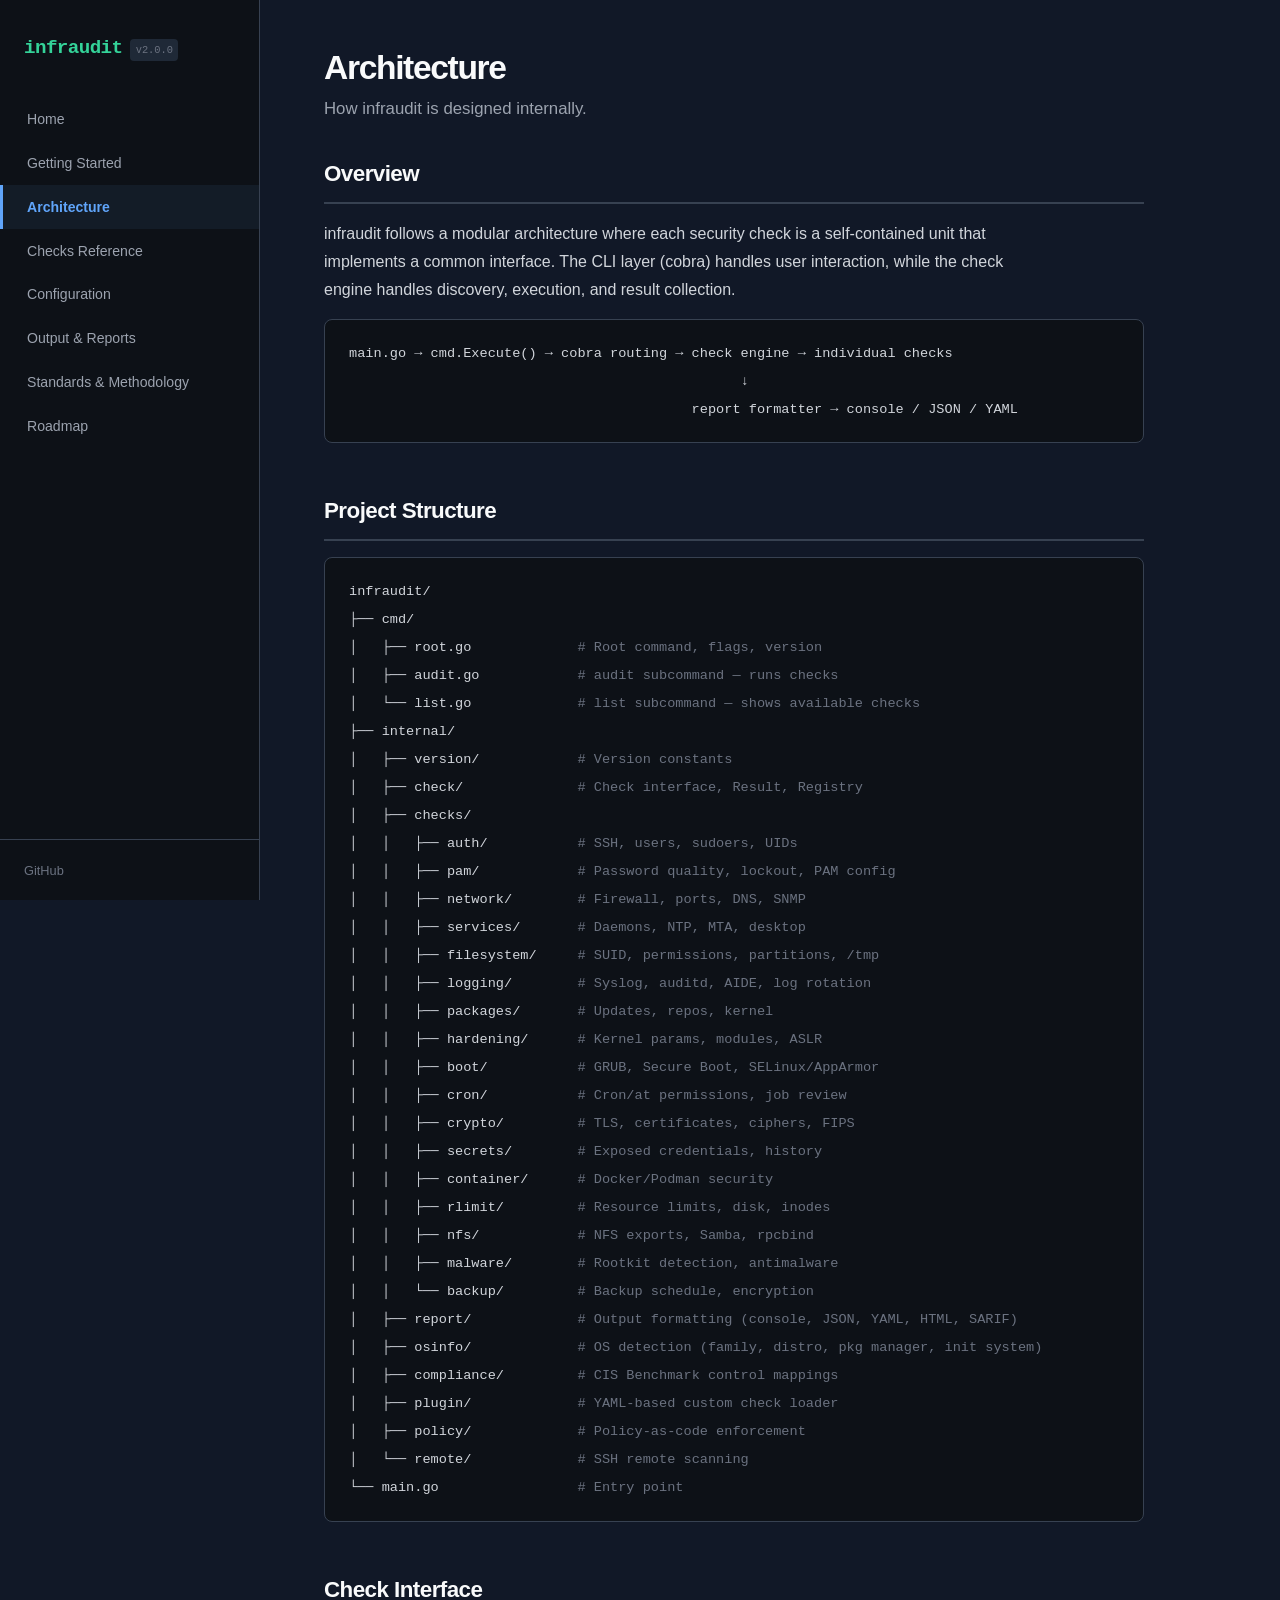
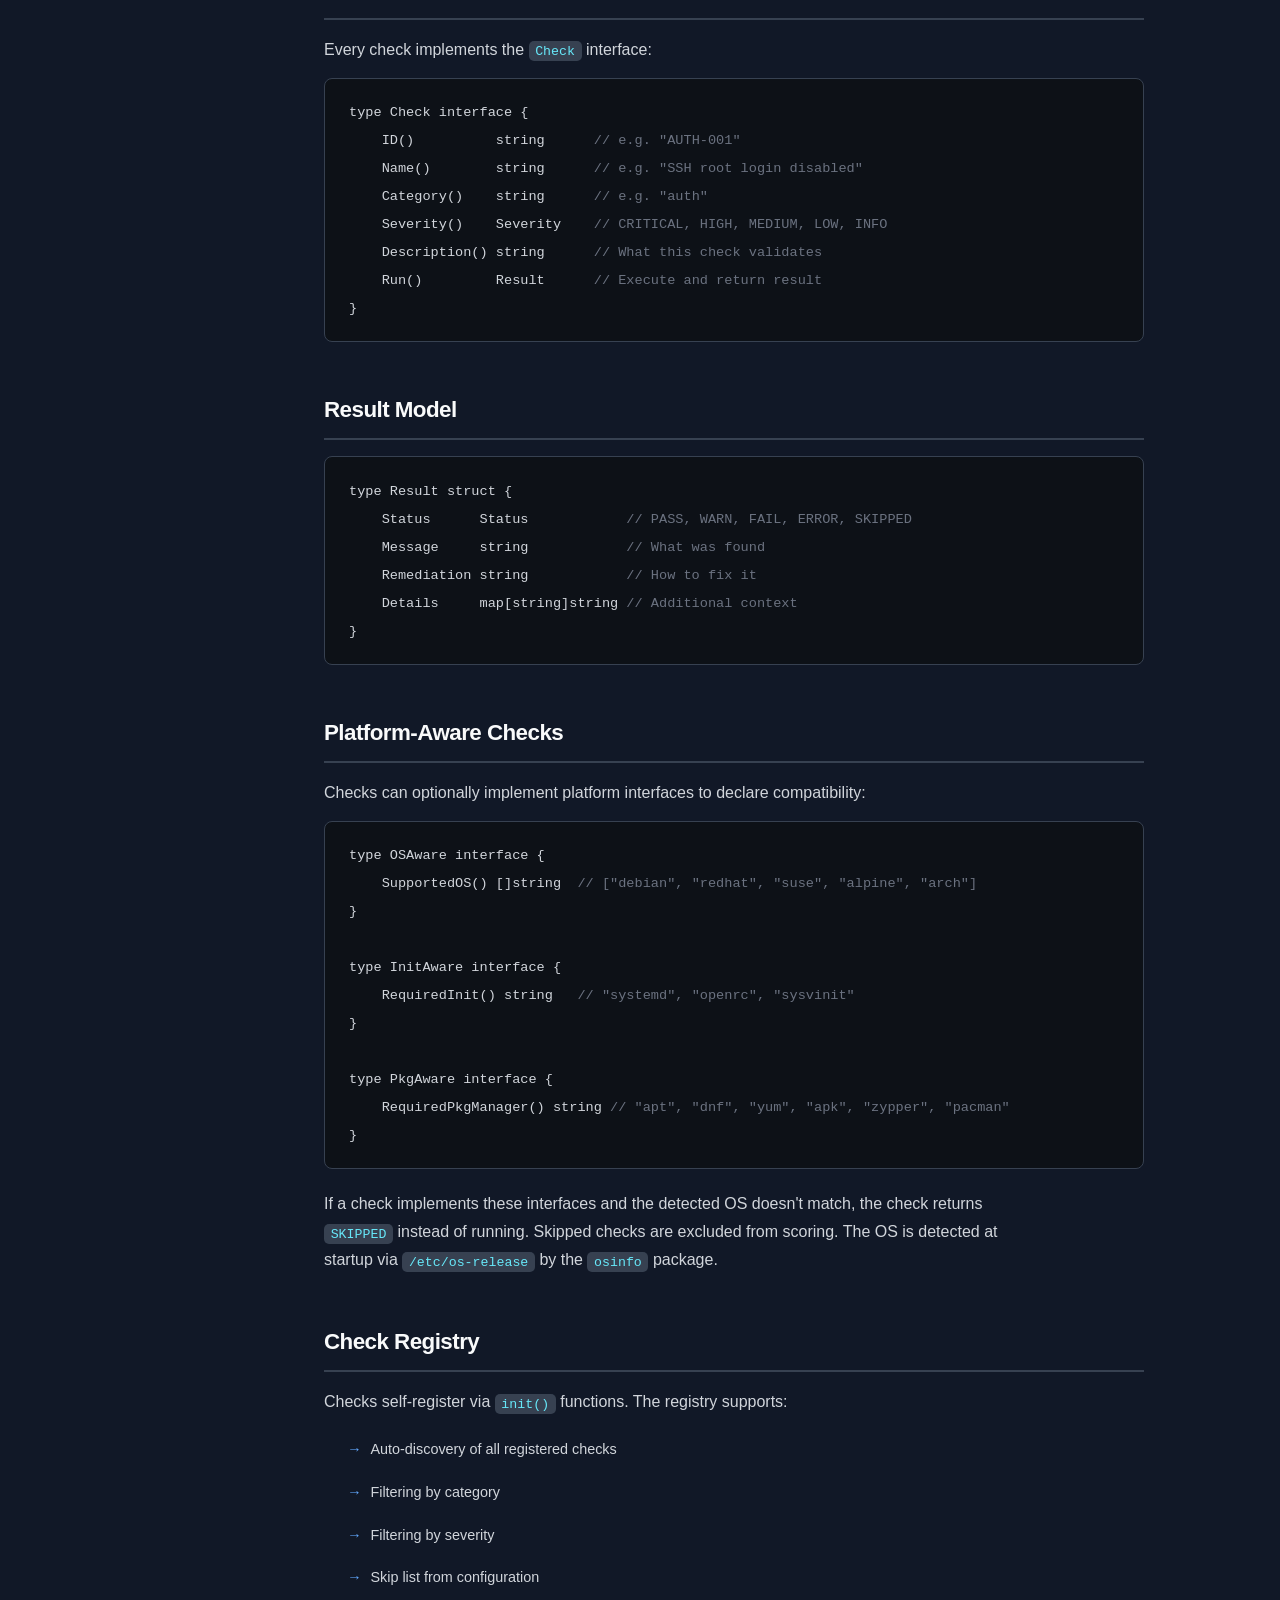
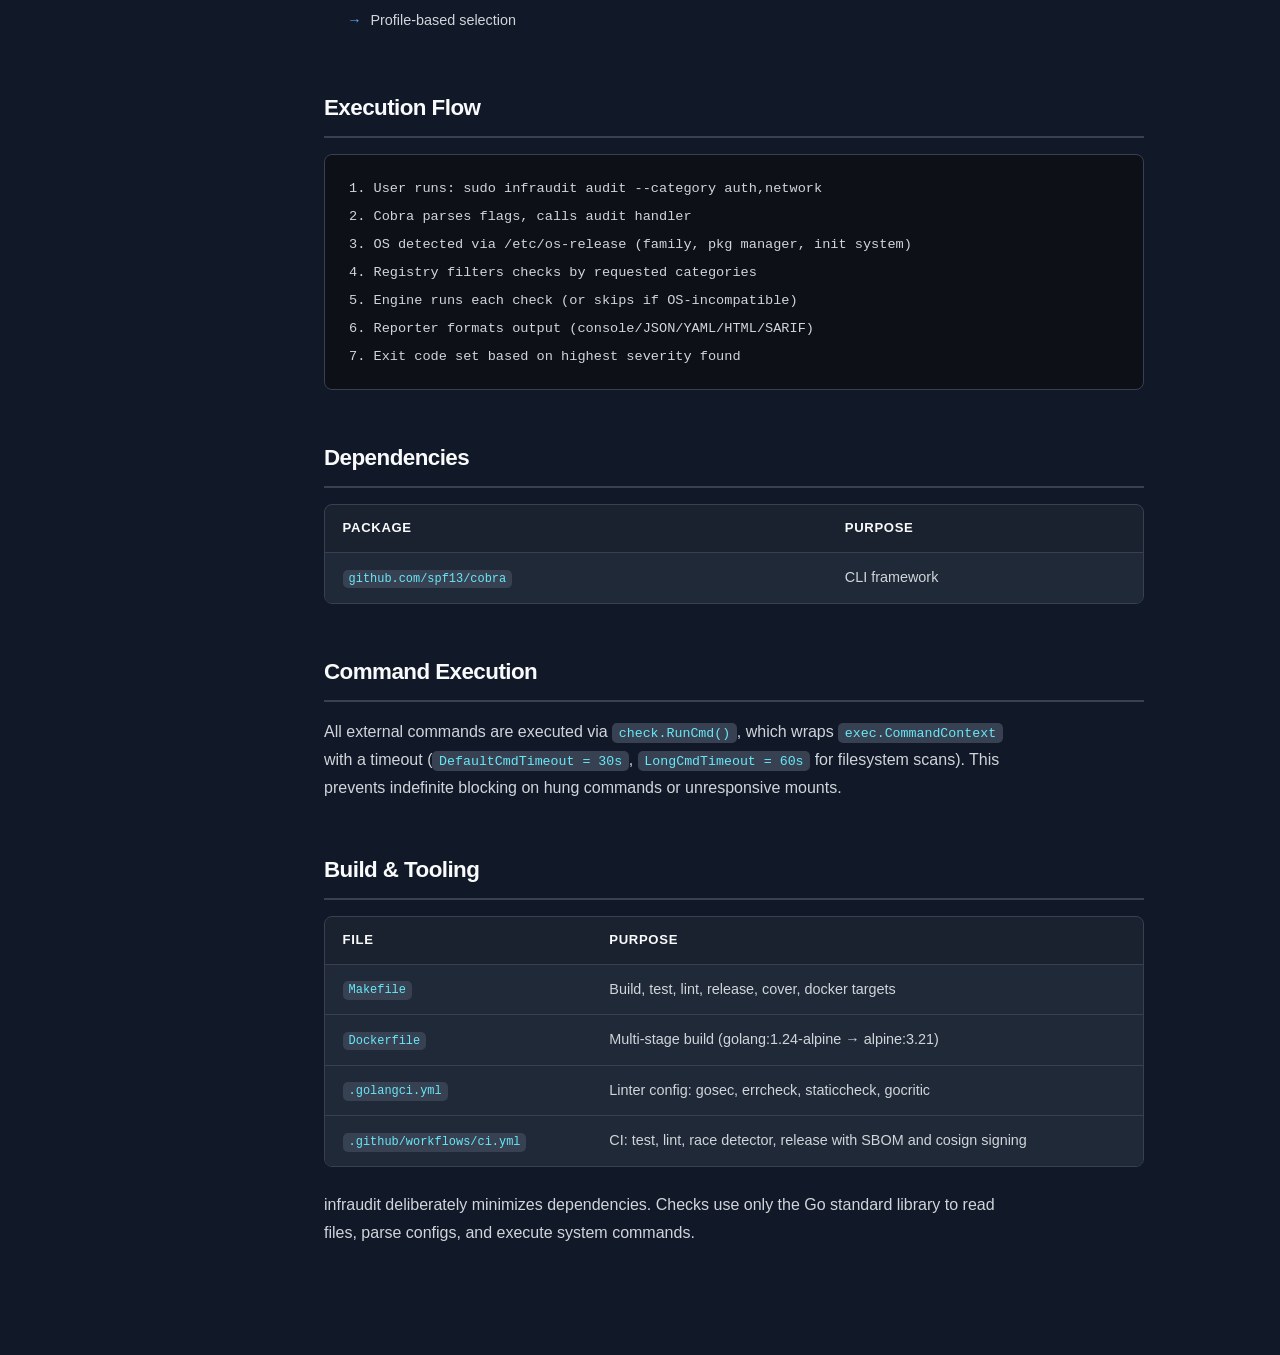
==== docs/architecture.html @ 88b104fb "docs: add Standards & Methodology page New docs/standards.html covering: - Why infraudit is valid (a" ====
<!DOCTYPE html>
<html lang="en">
<head>
    <meta charset="UTF-8">
    <meta name="viewport" content="width=device-width, initial-scale=1.0">
    <title>Architecture — infraudit</title>
    <link rel="stylesheet" href="assets/style.css">
</head>
<body>
    <nav class="sidebar">
        <div class="sidebar-header">
            <h1>infraudit</h1>
            <span class="version">v2.0.0</span>
        </div>
        <ul class="nav-links">
            <li><a href="index.html">Home</a></li>
            <li><a href="getting-started.html">Getting Started</a></li>
            <li><a href="architecture.html" class="active">Architecture</a></li>
            <li><a href="checks.html">Checks Reference</a></li>
            <li><a href="configuration.html">Configuration</a></li>
            <li><a href="output.html">Output &amp; Reports</a></li>
            <li><a href="standards.html">Standards &amp; Methodology</a></li>
            <li><a href="roadmap.html">Roadmap</a></li>
        </ul>
        <div class="sidebar-footer">
            <a href="https://github.com/civanmoreno/infraudit">GitHub</a>
        </div>
    </nav>

    <main class="content">
        <h1>Architecture</h1>
        <p>How infraudit is designed internally.</p>

        <h2>Overview</h2>
        <p>infraudit follows a modular architecture where each security check is a self-contained unit that implements a common interface. The CLI layer (cobra) handles user interaction, while the check engine handles discovery, execution, and result collection.</p>

        <pre><code>main.go → cmd.Execute() → cobra routing → check engine → individual checks
                                                ↓
                                          report formatter → console / JSON / YAML</code></pre>

        <h2>Project Structure</h2>
        <pre><code>infraudit/
├── cmd/
│   ├── root.go             <span class="comment"># Root command, flags, version</span>
│   ├── audit.go            <span class="comment"># audit subcommand — runs checks</span>
│   └── list.go             <span class="comment"># list subcommand — shows available checks</span>
├── internal/
│   ├── version/            <span class="comment"># Version constants</span>
│   ├── check/              <span class="comment"># Check interface, Result, Registry</span>
│   ├── checks/
│   │   ├── auth/           <span class="comment"># SSH, users, sudoers, UIDs</span>
│   │   ├── pam/            <span class="comment"># Password quality, lockout, PAM config</span>
│   │   ├── network/        <span class="comment"># Firewall, ports, DNS, SNMP</span>
│   │   ├── services/       <span class="comment"># Daemons, NTP, MTA, desktop</span>
│   │   ├── filesystem/     <span class="comment"># SUID, permissions, partitions, /tmp</span>
│   │   ├── logging/        <span class="comment"># Syslog, auditd, AIDE, log rotation</span>
│   │   ├── packages/       <span class="comment"># Updates, repos, kernel</span>
│   │   ├── hardening/      <span class="comment"># Kernel params, modules, ASLR</span>
│   │   ├── boot/           <span class="comment"># GRUB, Secure Boot, SELinux/AppArmor</span>
│   │   ├── cron/           <span class="comment"># Cron/at permissions, job review</span>
│   │   ├── crypto/         <span class="comment"># TLS, certificates, ciphers, FIPS</span>
│   │   ├── secrets/        <span class="comment"># Exposed credentials, history</span>
│   │   ├── container/      <span class="comment"># Docker/Podman security</span>
│   │   ├── rlimit/         <span class="comment"># Resource limits, disk, inodes</span>
│   │   ├── nfs/            <span class="comment"># NFS exports, Samba, rpcbind</span>
│   │   ├── malware/        <span class="comment"># Rootkit detection, antimalware</span>
│   │   └── backup/         <span class="comment"># Backup schedule, encryption</span>
│   ├── report/             <span class="comment"># Output formatting (console, JSON, YAML, HTML, SARIF)</span>
│   ├── osinfo/             <span class="comment"># OS detection (family, distro, pkg manager, init system)</span>
│   ├── compliance/         <span class="comment"># CIS Benchmark control mappings</span>
│   ├── plugin/             <span class="comment"># YAML-based custom check loader</span>
│   ├── policy/             <span class="comment"># Policy-as-code enforcement</span>
│   └── remote/             <span class="comment"># SSH remote scanning</span>
└── main.go                 <span class="comment"># Entry point</span></code></pre>

        <h2>Check Interface</h2>
        <p>Every check implements the <code>Check</code> interface:</p>
        <pre><code>type Check interface {
    ID()          string      <span class="comment">// e.g. "AUTH-001"</span>
    Name()        string      <span class="comment">// e.g. "SSH root login disabled"</span>
    Category()    string      <span class="comment">// e.g. "auth"</span>
    Severity()    Severity    <span class="comment">// CRITICAL, HIGH, MEDIUM, LOW, INFO</span>
    Description() string      <span class="comment">// What this check validates</span>
    Run()         Result      <span class="comment">// Execute and return result</span>
}</code></pre>

        <h2>Result Model</h2>
        <pre><code>type Result struct {
    Status      Status            <span class="comment">// PASS, WARN, FAIL, ERROR, SKIPPED</span>
    Message     string            <span class="comment">// What was found</span>
    Remediation string            <span class="comment">// How to fix it</span>
    Details     map[string]string <span class="comment">// Additional context</span>
}</code></pre>

        <h2>Platform-Aware Checks</h2>
        <p>Checks can optionally implement platform interfaces to declare compatibility:</p>
        <pre><code>type OSAware interface {
    SupportedOS() []string  <span class="comment">// ["debian", "redhat", "suse", "alpine", "arch"]</span>
}

type InitAware interface {
    RequiredInit() string   <span class="comment">// "systemd", "openrc", "sysvinit"</span>
}

type PkgAware interface {
    RequiredPkgManager() string <span class="comment">// "apt", "dnf", "yum", "apk", "zypper", "pacman"</span>
}</code></pre>
        <p>If a check implements these interfaces and the detected OS doesn't match, the check returns <code>SKIPPED</code> instead of running. Skipped checks are excluded from scoring. The OS is detected at startup via <code>/etc/os-release</code> by the <code>osinfo</code> package.</p>

        <h2>Check Registry</h2>
        <p>Checks self-register via <code>init()</code> functions. The registry supports:</p>
        <ul class="check-list">
            <li>Auto-discovery of all registered checks</li>
            <li>Filtering by category</li>
            <li>Filtering by severity</li>
            <li>Skip list from configuration</li>
            <li>Profile-based selection</li>
        </ul>

        <h2>Execution Flow</h2>
        <pre><code>1. User runs: sudo infraudit audit --category auth,network
2. Cobra parses flags, calls audit handler
3. OS detected via /etc/os-release (family, pkg manager, init system)
4. Registry filters checks by requested categories
5. Engine runs each check (or skips if OS-incompatible)
6. Reporter formats output (console/JSON/YAML/HTML/SARIF)
7. Exit code set based on highest severity found</code></pre>

        <h2>Dependencies</h2>
        <table>
            <thead>
                <tr><th>Package</th><th>Purpose</th></tr>
            </thead>
            <tbody>
                <tr><td><code>github.com/spf13/cobra</code></td><td>CLI framework</td></tr>
            </tbody>
        </table>
        <h2>Command Execution</h2>
        <p>All external commands are executed via <code>check.RunCmd()</code>, which wraps <code>exec.CommandContext</code> with a timeout (<code>DefaultCmdTimeout = 30s</code>, <code>LongCmdTimeout = 60s</code> for filesystem scans). This prevents indefinite blocking on hung commands or unresponsive mounts.</p>

        <h2>Build &amp; Tooling</h2>
        <table>
            <thead><tr><th>File</th><th>Purpose</th></tr></thead>
            <tbody>
                <tr><td><code>Makefile</code></td><td>Build, test, lint, release, cover, docker targets</td></tr>
                <tr><td><code>Dockerfile</code></td><td>Multi-stage build (golang:1.24-alpine → alpine:3.21)</td></tr>
                <tr><td><code>.golangci.yml</code></td><td>Linter config: gosec, errcheck, staticcheck, gocritic</td></tr>
                <tr><td><code>.github/workflows/ci.yml</code></td><td>CI: test, lint, race detector, release with SBOM and cosign signing</td></tr>
            </tbody>
        </table>

        <p>infraudit deliberately minimizes dependencies. Checks use only the Go standard library to read files, parse configs, and execute system commands.</p>
    </main>
</body>
</html>
---- docs/assets/style.css ----
/* ══════════════════════════════════════════════════════════════
   infraudit docs — clean dark theme
   ══════════════════════════════════════════════════════════════ */

/* ── Reset ── */
*, *::before, *::after { margin: 0; padding: 0; box-sizing: border-box; }

:root {
    /* surfaces */
    --bg:          #111827;
    --bg-card:     #1f2937;
    --bg-input:    #374151;
    --bg-hover:    #283344;
    /* borders */
    --border:      #374151;
    --border-focus:#4b5563;
    /* text */
    --text:        #f9fafb;
    --text-2:      #d1d5db;
    --text-3:      #9ca3af;
    --text-4:      #6b7280;
    /* accent */
    --blue:        #60a5fa;
    --blue-bg:     #1e3a5f;
    --green:       #34d399;
    --green-bg:    #064e3b;
    --red:         #f87171;
    --red-bg:      #7f1d1d;
    --amber:       #fbbf24;
    --amber-bg:    #78350f;
    --yellow:      #fde68a;
    --purple:      #a78bfa;
    --cyan:        #67e8f9;
    --teal:        #2dd4bf;
    /* layout */
    --sidebar-w:   260px;
    --content-w:   820px;
    --r:           8px;
    --r-lg:        12px;
    /* fonts */
    --sans:  'Inter', -apple-system, BlinkMacSystemFont, 'Segoe UI', sans-serif;
    --mono:  'JetBrains Mono', 'Fira Code', 'SF Mono', 'Cascadia Code', monospace;
}

html { font-size: 16px; scroll-behavior: smooth; }

body {
    font-family: var(--sans);
    background: var(--bg);
    color: var(--text-2);
    line-height: 1.75;
    display: flex;
    min-height: 100vh;
    -webkit-font-smoothing: antialiased;
    -moz-osx-font-smoothing: grayscale;
}

::selection { background: rgba(96,165,250,.3); }

a { color: var(--blue); text-decoration: none; }
a:hover { color: #93c5fd; text-decoration: underline; }

/* ══════════════════════════════════════════
   Sidebar
   ══════════════════════════════════════════ */
.sidebar {
    width: var(--sidebar-w);
    background: #0d1117;
    border-right: 1px solid var(--border);
    position: fixed; top: 0; left: 0;
    height: 100vh;
    display: flex; flex-direction: column;
    overflow-y: auto;
    z-index: 100;
}

.sidebar-header {
    padding: 2rem 1.5rem 1.5rem;
    display: flex; align-items: baseline; gap: .5rem;
}

.sidebar-header h1 {
    font-family: var(--mono);
    font-size: 1.2rem;
    color: var(--green);
    font-weight: 700;
    letter-spacing: -.03em;
}

.version {
    font-family: var(--mono);
    font-size: .65rem;
    color: var(--text-4);
    background: var(--bg-card);
    padding: .2em .5em;
    border-radius: 4px;
}

.nav-links {
    list-style: none;
    padding: .5rem 0;
    flex: 1;
}

.nav-links li a {
    display: flex; align-items: center; gap: .55rem;
    padding: .6rem 1.5rem;
    color: var(--text-3);
    font-size: .88rem;
    font-weight: 460;
    border-left: 3px solid transparent;
    transition: all .1s;
}

.nav-links li a:hover {
    color: var(--text-2);
    background: rgba(255,255,255,.03);
    border-left-color: var(--border-focus);
    text-decoration: none;
}

.nav-links li a.active {
    color: var(--blue);
    background: rgba(96,165,250,.07);
    border-left-color: var(--blue);
    font-weight: 600;
    text-decoration: none;
}

.sidebar-footer {
    padding: 1rem 1.5rem;
    border-top: 1px solid var(--border);
}

.sidebar-footer a {
    font-size: .8rem;
    color: var(--text-4);
}

/* ══════════════════════════════════════════
   Content area
   ══════════════════════════════════════════ */
.content {
    margin-left: var(--sidebar-w);
    padding: 3rem 4rem 6rem;
    max-width: calc(var(--content-w) + 8rem);
    width: 100%;
}

/* ── Headings ── */
.content > h1 {
    font-size: 2.1rem;
    font-weight: 800;
    color: var(--text);
    letter-spacing: -.04em;
    line-height: 1.2;
    margin-bottom: .4rem;
}

.content > h1 + p {
    font-size: 1.05rem;
    color: var(--text-3);
    margin-bottom: 2rem;
    line-height: 1.65;
}

.content h2 {
    font-size: 1.4rem;
    font-weight: 700;
    color: var(--text);
    margin-top: 3rem;
    margin-bottom: 1rem;
    padding-bottom: .55rem;
    border-bottom: 2px solid var(--border);
    letter-spacing: -.025em;
}

.content h2:first-of-type { margin-top: 1.5rem; }

.content h3 {
    font-size: 1.08rem;
    font-weight: 650;
    color: var(--text);
    margin-top: 2rem;
    margin-bottom: .6rem;
}

.content h4 {
    font-size: .95rem;
    font-weight: 600;
    color: var(--text);
    margin-top: .5rem;
    margin-bottom: .3rem;
}

.content p {
    margin-bottom: .9rem;
    color: var(--text-2);
}

.content > p { max-width: 680px; }

.content ul, .content ol { margin-bottom: 1rem; padding-left: 1.3rem; }
.content li { color: var(--text-2); margin-bottom: .3rem; font-size: .93rem; }

/* ══════════════════════════════════════════
   Hero — index.html
   ══════════════════════════════════════════ */
.hero {
    margin-bottom: 2rem;
    padding: 2.5rem 0 2.5rem;
    border-bottom: 2px solid var(--border);
}

.hero h1 {
    font-family: var(--mono);
    color: var(--green);
    font-size: 3rem;
    font-weight: 800;
    letter-spacing: -.06em;
    line-height: 1.1;
    margin-bottom: .6rem;
}

.tagline {
    font-size: 1.25rem;
    color: var(--text) !important;
    font-weight: 500;
    margin-bottom: .6rem;
}

.description {
    font-size: 1.02rem;
    max-width: 600px;
    line-height: 1.8;
    color: var(--text-3) !important;
}

/* ══════════════════════════════════════════
   Feature grid — index.html
   ══════════════════════════════════════════ */
.feature-grid {
    display: grid;
    grid-template-columns: repeat(auto-fit, minmax(240px, 1fr));
    gap: 1rem;
    margin: 1rem 0;
}

.feature-card {
    background: var(--bg-card);
    border: 1px solid var(--border);
    border-radius: var(--r-lg);
    padding: 1.5rem;
    transition: transform .12s, box-shadow .12s;
}

.feature-card:hover {
    transform: translateY(-2px);
    box-shadow: 0 8px 24px rgba(0,0,0,.35);
}

.feature-card h3 {
    color: var(--blue);
    margin-top: 0;
    font-size: .97rem;
    font-weight: 650;
    margin-bottom: .4rem;
}

.feature-card p {
    font-size: .88rem;
    color: var(--text-3);
    margin-bottom: 0;
    line-height: 1.6;
}

/* ══════════════════════════════════════════
   Code blocks
   ══════════════════════════════════════════ */
pre {
    background: #0d1117;
    border: 1px solid var(--border);
    border-radius: var(--r);
    padding: 1.2rem 1.5rem;
    overflow-x: auto;
    margin: .8rem 0 1.3rem;
}

code {
    font-family: var(--mono);
    font-size: .85rem;
    line-height: 1.8;
}

.comment { color: var(--text-4); }

/* inline code */
p code, li code, td code, h3 code, h4 code {
    background: var(--bg-input);
    padding: .2em .5em;
    border-radius: 5px;
    font-size: .83em;
    color: var(--cyan);
}

h3 code, h4 code {
    color: var(--green);
    font-weight: 600;
}

/* ══════════════════════════════════════════
   Tables
   ══════════════════════════════════════════ */
table {
    width: 100%;
    border-collapse: separate;
    border-spacing: 0;
    margin: .8rem 0 1.5rem;
    border: 1px solid var(--border);
    border-radius: var(--r);
    overflow: hidden;
    font-size: .9rem;
}

th, td {
    text-align: left;
    padding: .75rem 1.1rem;
    border-bottom: 1px solid var(--border);
}

tr:last-child td { border-bottom: none; }

th {
    background: rgba(255,255,255,.04);
    color: var(--text);
    font-weight: 650;
    font-size: .82rem;
    text-transform: uppercase;
    letter-spacing: .05em;
}

td {
    background: var(--bg-card);
    color: var(--text-2);
}

tbody tr:hover td {
    background: var(--bg-hover);
}

/* ══════════════════════════════════════════
   Badges
   ══════════════════════════════════════════ */
.badge {
    display: inline-block;
    padding: .2em .65em;
    border-radius: 5px;
    font-size: .73rem;
    font-weight: 700;
    font-family: var(--mono);
    letter-spacing: .03em;
    vertical-align: middle;
    white-space: nowrap;
}

.badge.critical { background: var(--red-bg);   color: var(--red);   }
.badge.high     { background: var(--amber-bg); color: var(--amber); }
.badge.medium   { background: rgba(253,224,71,.12); color: var(--yellow); }
.badge.low      { background: var(--blue-bg);  color: var(--blue);  }
.badge.info     { background: rgba(156,163,175,.12); color: var(--text-3); }
.badge.pass     { background: var(--green-bg); color: var(--green); }

/* ══════════════════════════════════════════
   Check detail cards — checks.html
   ══════════════════════════════════════════ */
.check-detail {
    margin-bottom: .75rem;
    padding: 1.15rem 1.4rem;
    background: var(--bg-card);
    border: 1px solid var(--border);
    border-radius: var(--r-lg);
    transition: border-color .1s;
}

.check-detail:hover {
    border-color: var(--border-focus);
}

.check-detail h4 {
    margin-top: 0;
    margin-bottom: .3rem;
    display: flex;
    align-items: center;
    gap: .6rem;
    flex-wrap: wrap;
    font-size: .95rem;
}

.check-detail h4 code {
    color: var(--green);
    background: transparent;
    border: none;
    padding: 0;
    font-size: .9rem;
    font-weight: 800;
}

.check-detail > p {
    font-size: .88rem;
    margin-bottom: .4rem;
    color: var(--text-3);
}

/* Risk callout inside check card */
.risk-box {
    border-left: 4px solid var(--border);
    border-radius: 0 var(--r) var(--r) 0;
    padding: .9rem 1.1rem;
    margin-top: .6rem;
    font-size: .87rem;
    color: var(--text-2);
    line-height: 1.7;
    background: rgba(255,255,255,.02);
}

.risk-box.critical { border-left-color: var(--red);   background: rgba(248,113,113,.05); }
.risk-box.high     { border-left-color: var(--amber); background: rgba(251,191,36,.04); }
.risk-box.medium   { border-left-color: var(--yellow);background: rgba(253,224,71,.03); }
.risk-box.low      { border-left-color: var(--blue);  background: rgba(96,165,250,.04); }

.risk-box strong {
    color: var(--text);
    font-weight: 650;
}

/* ══════════════════════════════════════════
   TOC grid — checks.html
   ══════════════════════════════════════════ */
.toc-grid {
    display: grid;
    grid-template-columns: repeat(auto-fill, minmax(205px, 1fr));
    gap: .6rem;
    margin: 1rem 0 2.5rem;
}

.toc-grid a {
    display: flex;
    align-items: center;
    gap: .55rem;
    background: var(--bg-card);
    border: 1px solid var(--border);
    border-radius: var(--r);
    padding: .65rem .9rem;
    font-size: .84rem;
    color: var(--text-3);
    transition: all .1s;
}

.toc-grid a:hover {
    border-color: var(--blue);
    color: var(--text);
    background: var(--bg-hover);
    text-decoration: none;
    transform: translateY(-1px);
}

.toc-grid .prefix {
    font-family: var(--mono);
    font-size: .72rem;
    font-weight: 700;
    color: var(--green);
    background: rgba(52,211,153,.1);
    padding: .2em .5em;
    border-radius: 4px;
    flex-shrink: 0;
}

.toc-grid .count {
    color: var(--text-4);
    font-size: .72rem;
    margin-left: auto;
    font-family: var(--mono);
    font-weight: 600;
}

/* ══════════════════════════════════════════
   Check list (arrow-prefixed)
   ══════════════════════════════════════════ */
.check-list {
    list-style: none;
    margin: .5rem 0 1.5rem;
    padding-left: 0;
}

.check-list li {
    padding: .4rem 0 .4rem 1.6rem;
    position: relative;
    color: var(--text-2);
    font-size: .9rem;
}

.check-list li::before {
    content: '→';
    position: absolute;
    left: .15rem;
    color: var(--blue);
    font-weight: 600;
}

/* ══════════════════════════════════════════
   Roadmap phases
   ══════════════════════════════════════════ */
.phase { margin-bottom: 1.75rem; }

.phase-header {
    display: flex;
    align-items: center;
    gap: .75rem;
    margin-bottom: .4rem;
}

.phase-status {
    font-size: .68rem;
    padding: .18em .55em;
    border-radius: 4px;
    font-family: var(--mono);
    font-weight: 700;
    letter-spacing: .03em;
}

.phase-status.done    { background: var(--green-bg); color: var(--green); }
.phase-status.next    { background: var(--blue-bg);  color: var(--blue); }
.phase-status.planned { background: rgba(107,114,128,.15); color: var(--text-4); }

/* ══════════════════════════════════════════
   Category cards
   ══════════════════════════════════════════ */
.category-grid {
    display: grid;
    grid-template-columns: repeat(auto-fit, minmax(270px, 1fr));
    gap: .65rem;
    margin: 1rem 0;
}

.category-card {
    background: var(--bg-card);
    border: 1px solid var(--border);
    border-radius: var(--r);
    padding: .9rem 1rem;
    display: flex;
    align-items: flex-start;
    gap: .75rem;
}

.category-card .prefix {
    font-family: var(--mono);
    font-size: .75rem;
    font-weight: 700;
    color: var(--green);
    background: rgba(52,211,153,.1);
    padding: .2em .5em;
    border-radius: 4px;
    white-space: nowrap;
}

.category-card h4 {
    font-size: .9rem;
    margin: 0 0 .15rem;
    color: var(--text);
}

.category-card p {
    font-size: .83rem;
    margin: 0;
    color: var(--text-3);
}

/* ══════════════════════════════════════════
   Misc
   ══════════════════════════════════════════ */
hr {
    border: none;
    border-top: 1px solid var(--border);
    margin: 2.5rem 0;
}

/* ══════════════════════════════════════════
   Responsive
   ══════════════════════════════════════════ */
@media (max-width: 900px) {
    .sidebar {
        position: relative;
        width: 100%;
        height: auto;
        flex-direction: row;
        flex-wrap: wrap;
        padding: .75rem 1rem;
        gap: .5rem;
    }
    .sidebar-header { padding: 0; border: none; width: auto; }
    .nav-links {
        display: flex; flex-wrap: wrap; gap: 0; padding: 0; width: 100%;
    }
    .nav-links li a {
        padding: .4rem .7rem;
        border-left: none;
        border-radius: 5px;
        font-size: .82rem;
    }
    .nav-links li a:hover, .nav-links li a.active { border-left: none; }
    .sidebar-footer { display: none; }

    .content {
        margin-left: 0;
        padding: 2rem 1.25rem 4rem;
    }

    body { flex-direction: column; }
    .feature-grid, .toc-grid { grid-template-columns: 1fr; }
    .hero h1 { font-size: 2.2rem; }
}

@media (max-width: 480px) {
    .content > h1 { font-size: 1.5rem; }
    pre { padding: .9rem; }
    code { font-size: .8rem; }
    th, td { padding: .55rem .7rem; font-size: .82rem; }
}
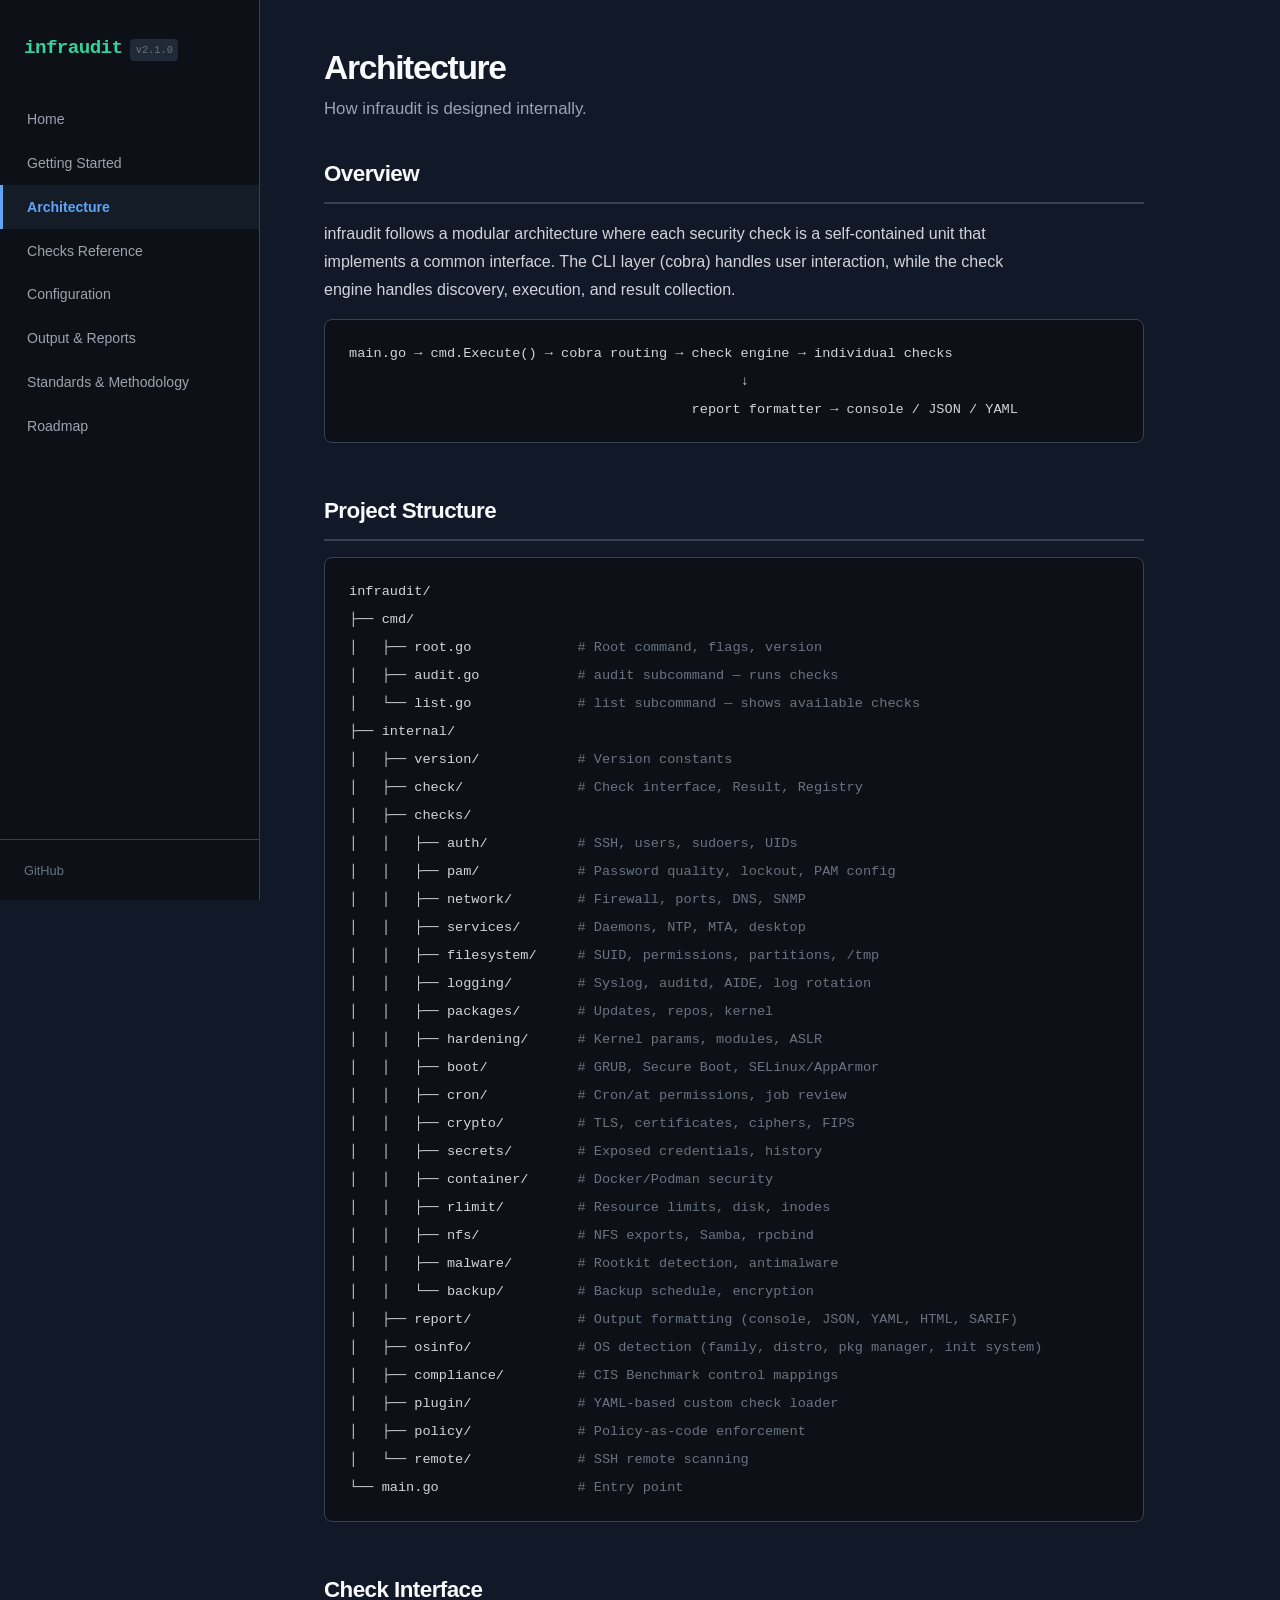
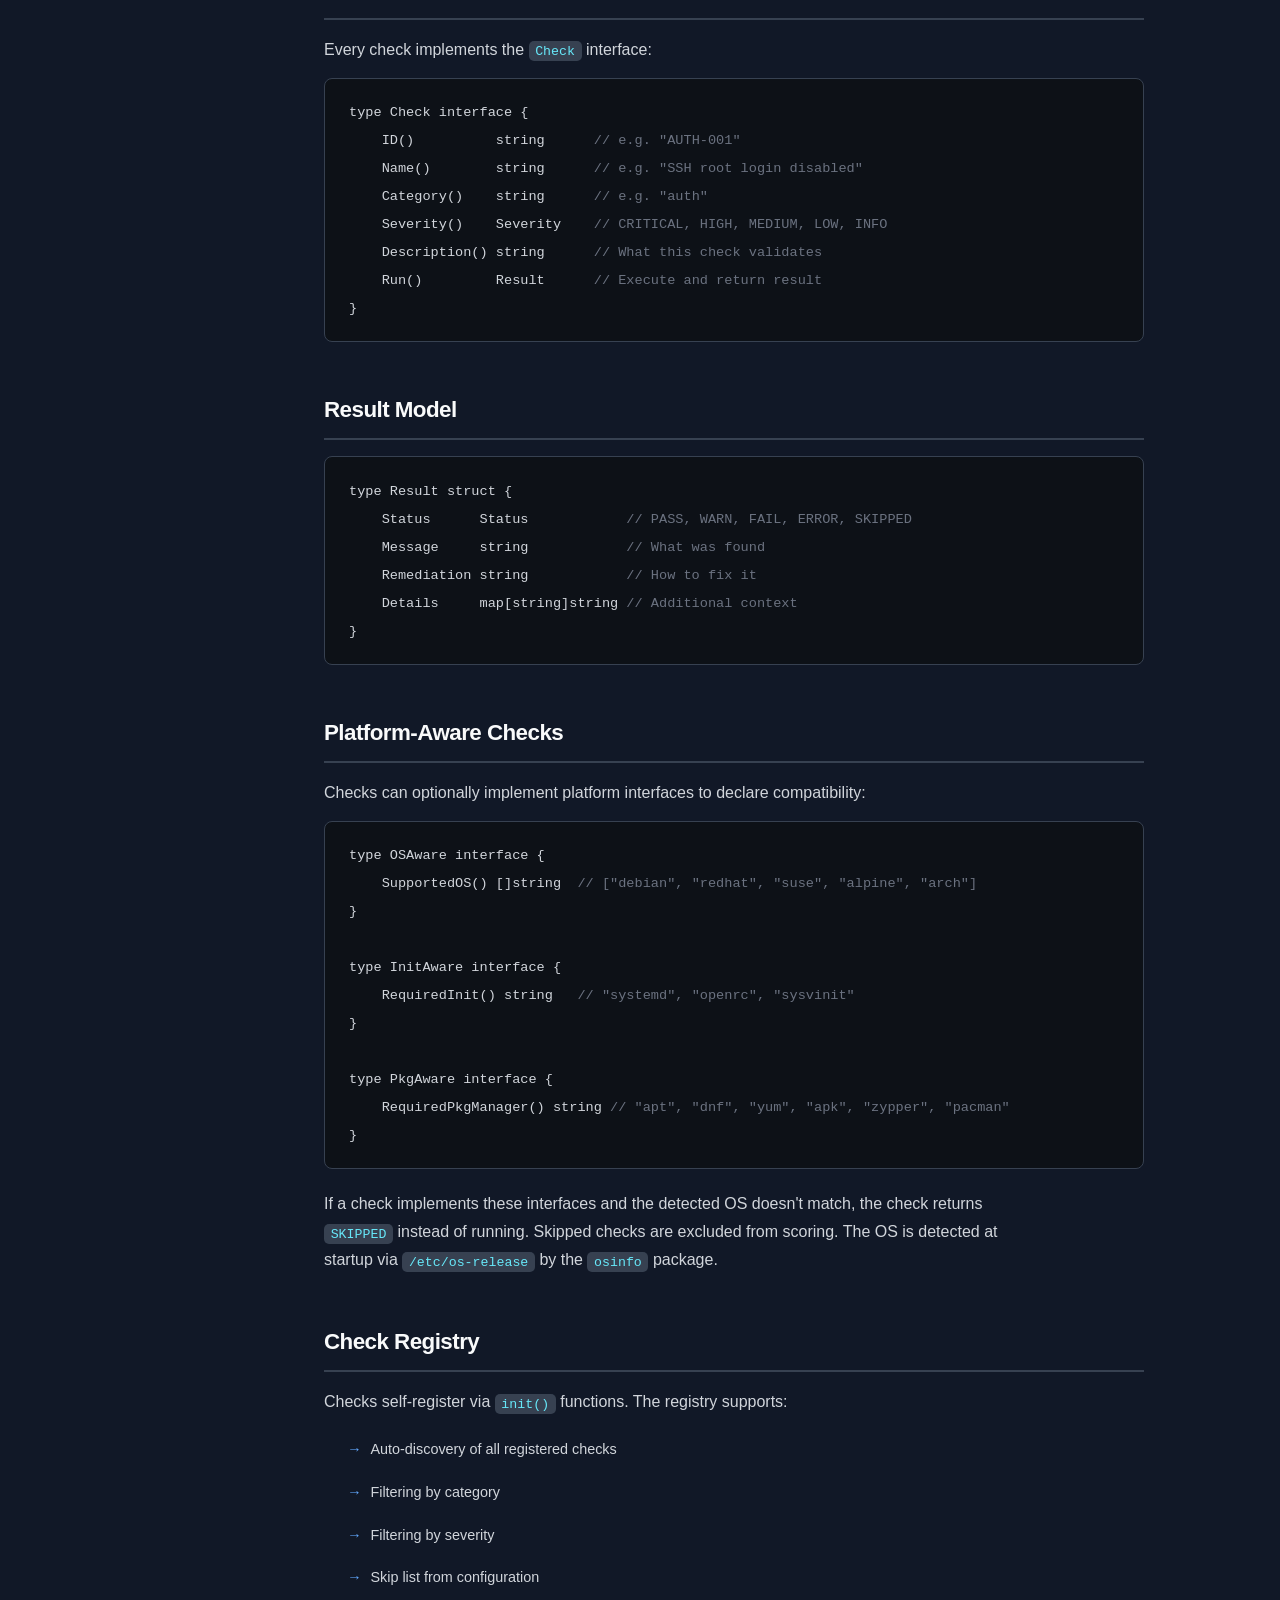
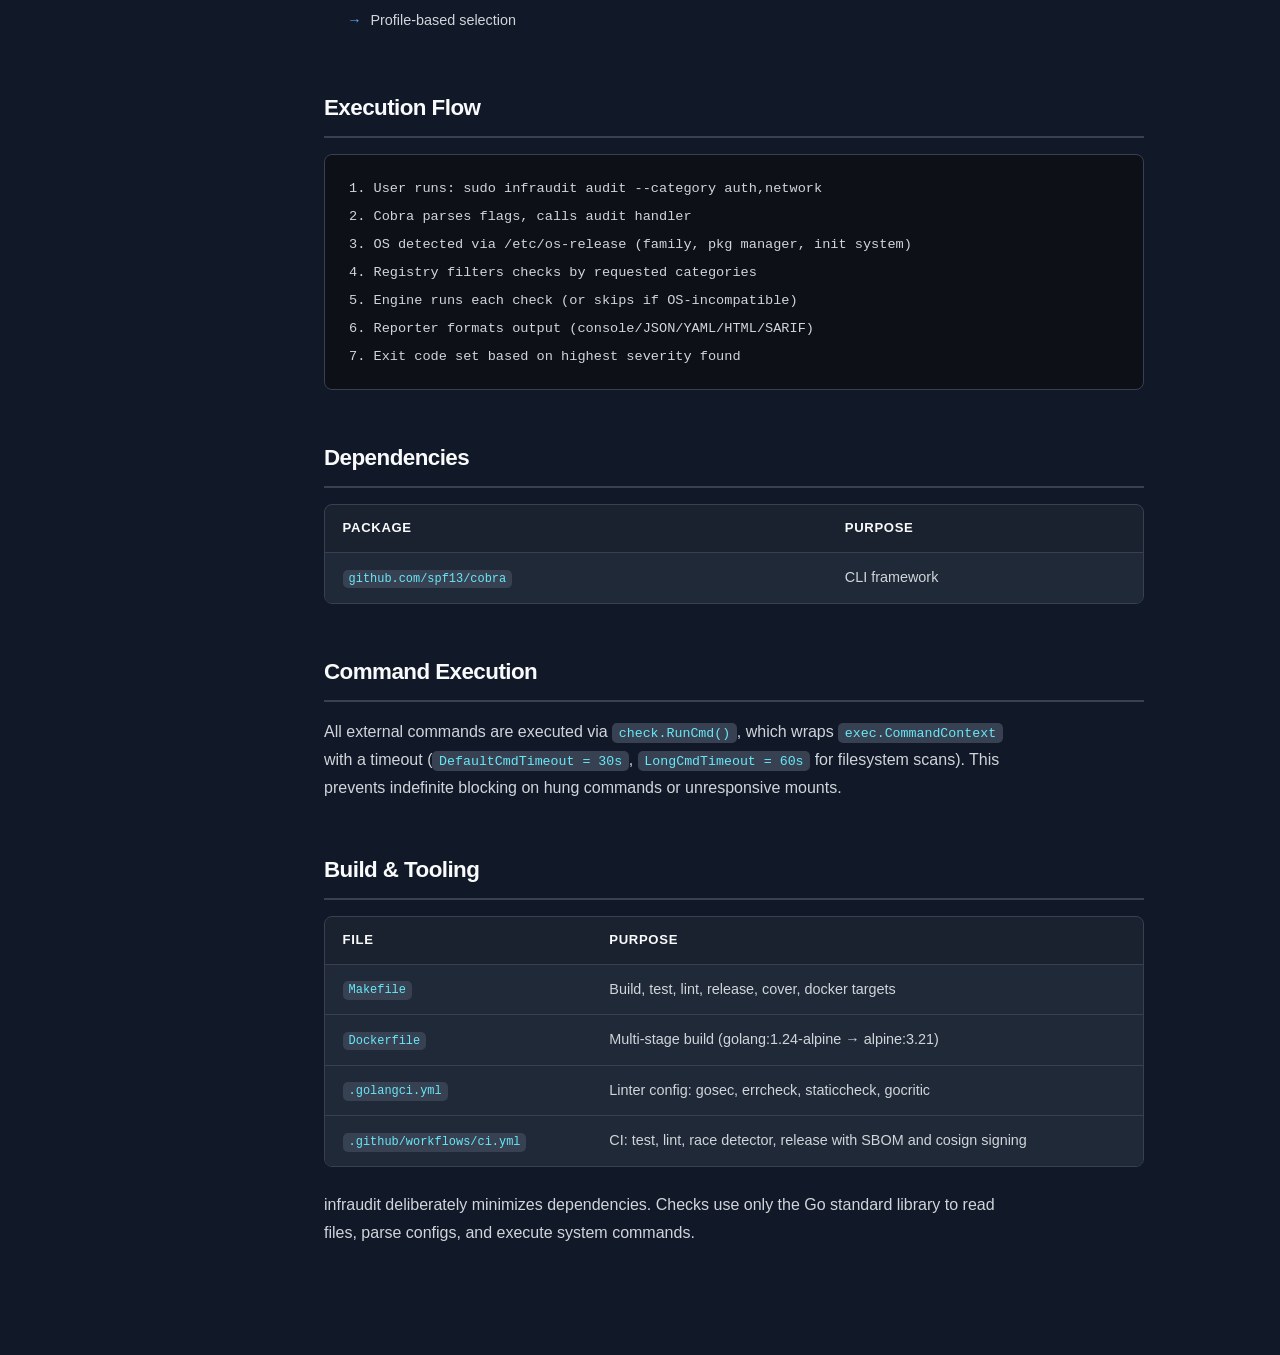
==== commit f15cb2ce: "release: v2.1.0 - Bump version to 2.1.0 in version.go and all HTML docs - Add CHANGELOG.md with full" ====
--- a/docs/architecture.html
+++ b/docs/architecture.html
@@ -10,7 +10,7 @@
     <nav class="sidebar">
         <div class="sidebar-header">
             <h1>infraudit</h1>
-            <span class="version">v2.0.0</span>
+            <span class="version">v2.1.0</span>
         </div>
         <ul class="nav-links">
             <li><a href="index.html">Home</a></li>
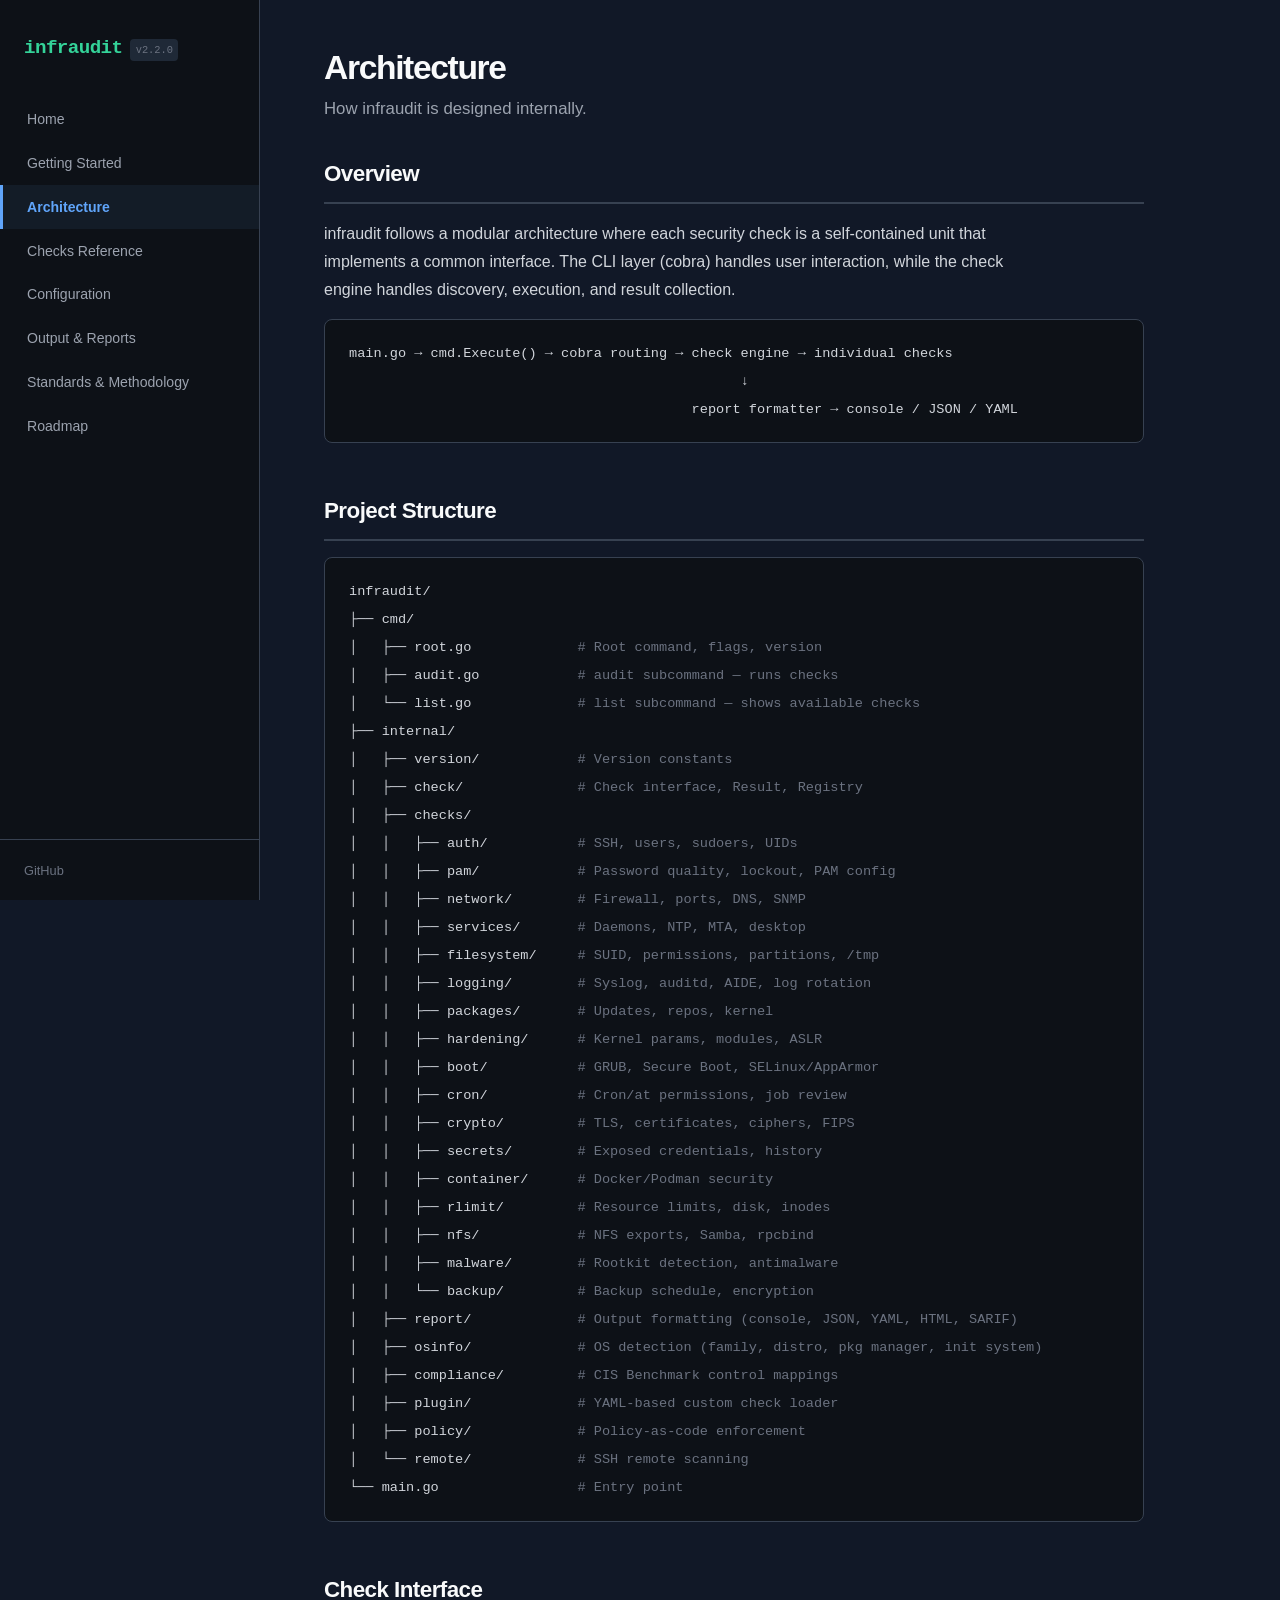
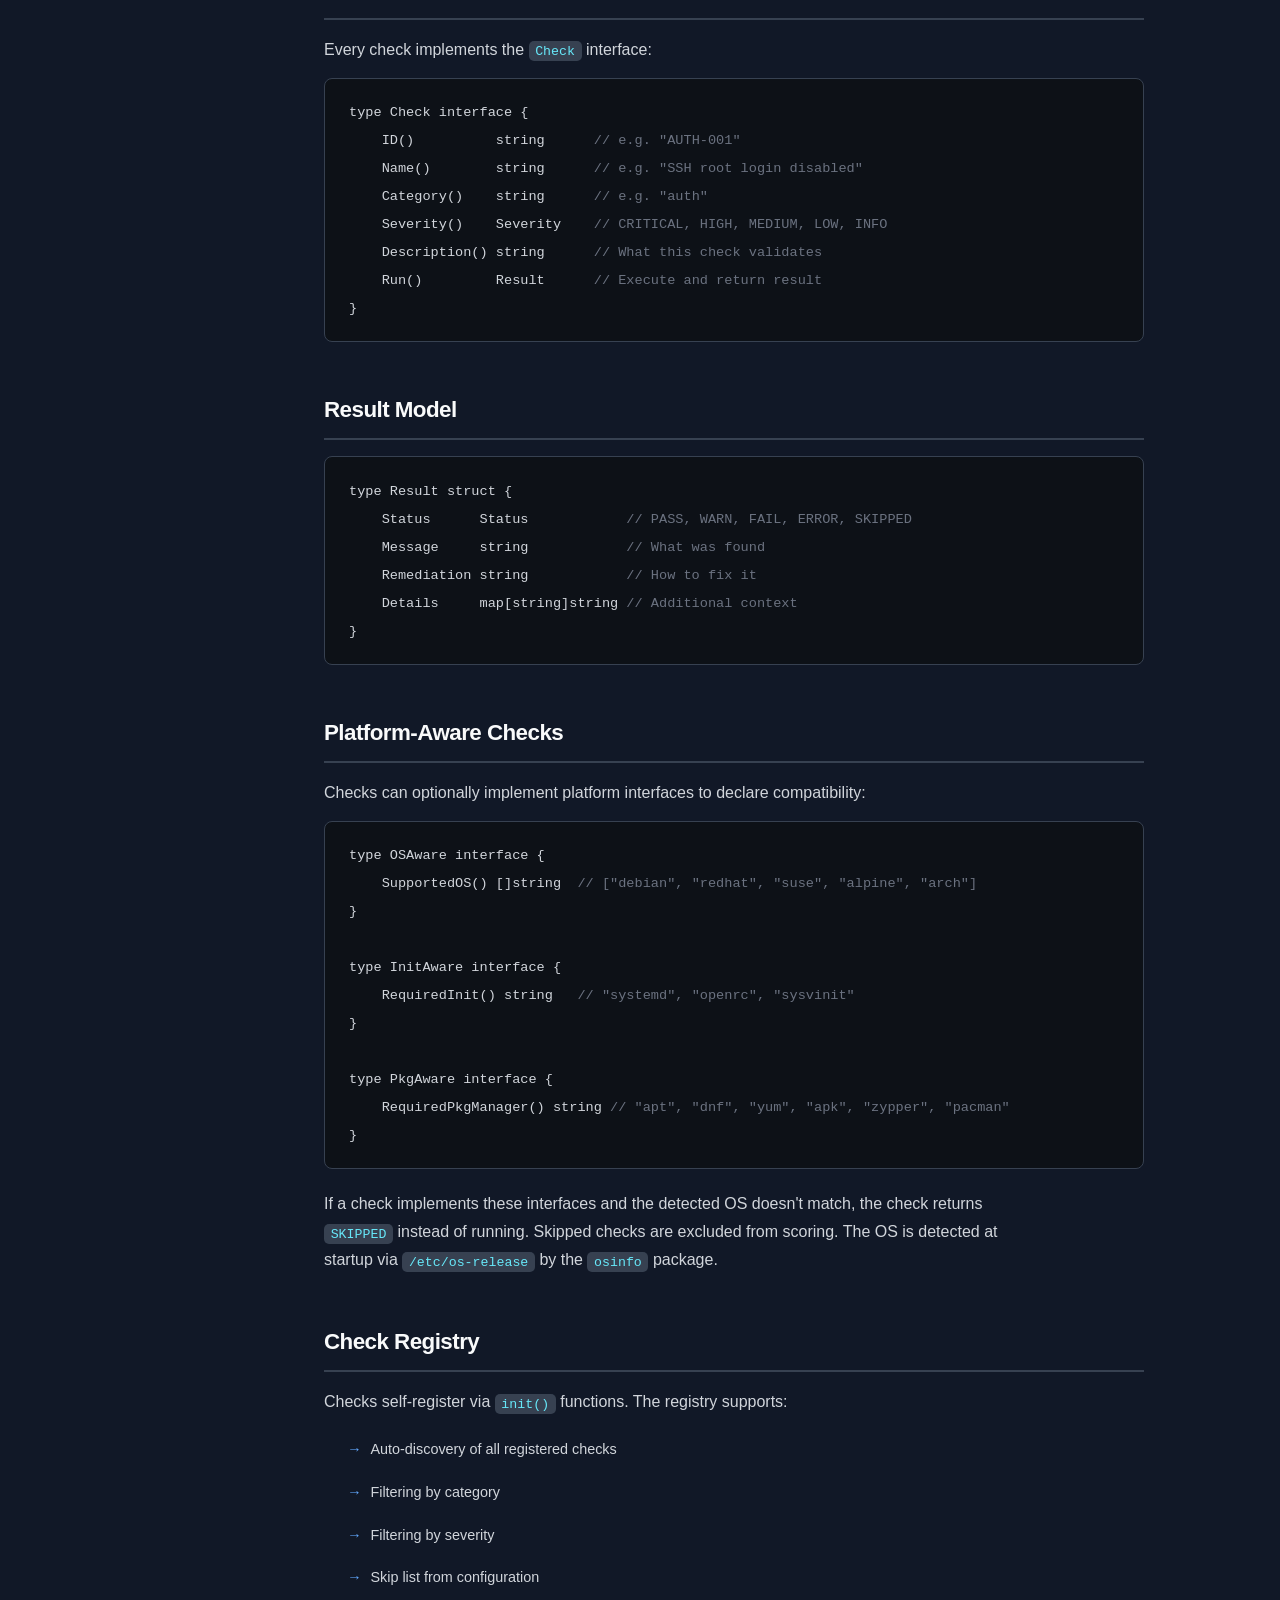
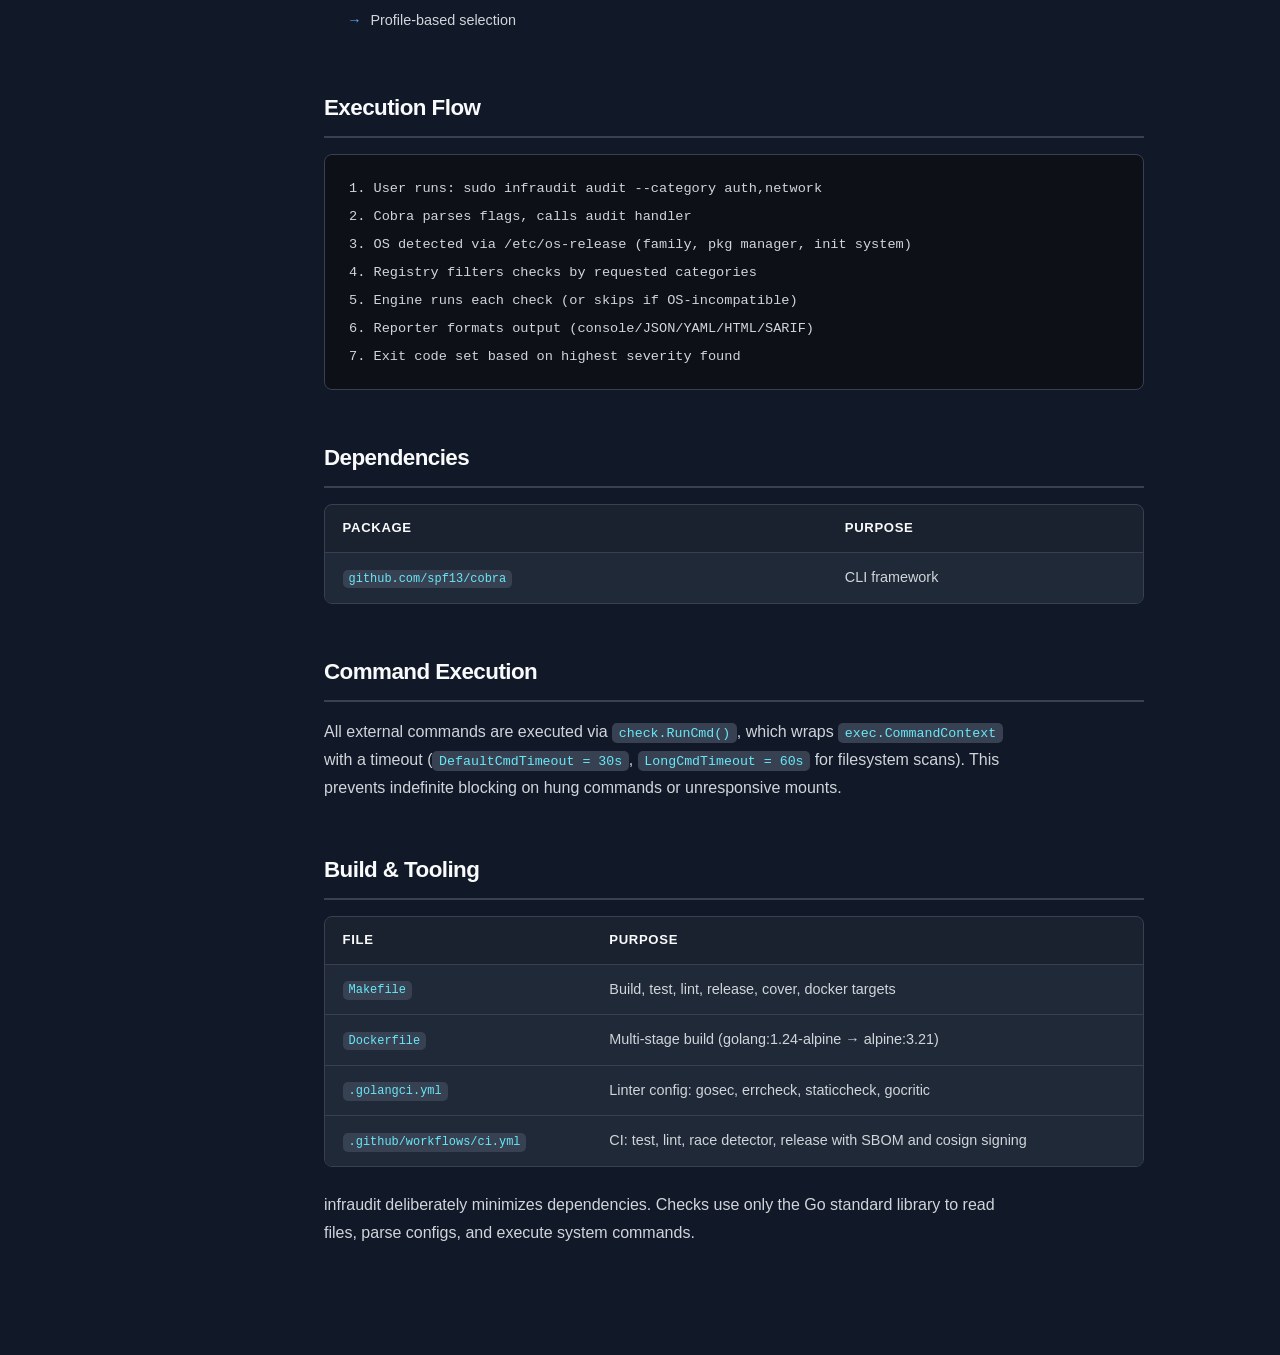
==== commit 441ab0c4: "release: v2.2.0 - Bump version to 2.2.0 - CHANGELOG.md: GitHub Action, Homebrew formula, test covera" ====
--- a/docs/architecture.html
+++ b/docs/architecture.html
@@ -10,7 +10,7 @@
     <nav class="sidebar">
         <div class="sidebar-header">
             <h1>infraudit</h1>
-            <span class="version">v2.1.0</span>
+            <span class="version">v2.2.0</span>
         </div>
         <ul class="nav-links">
             <li><a href="index.html">Home</a></li>
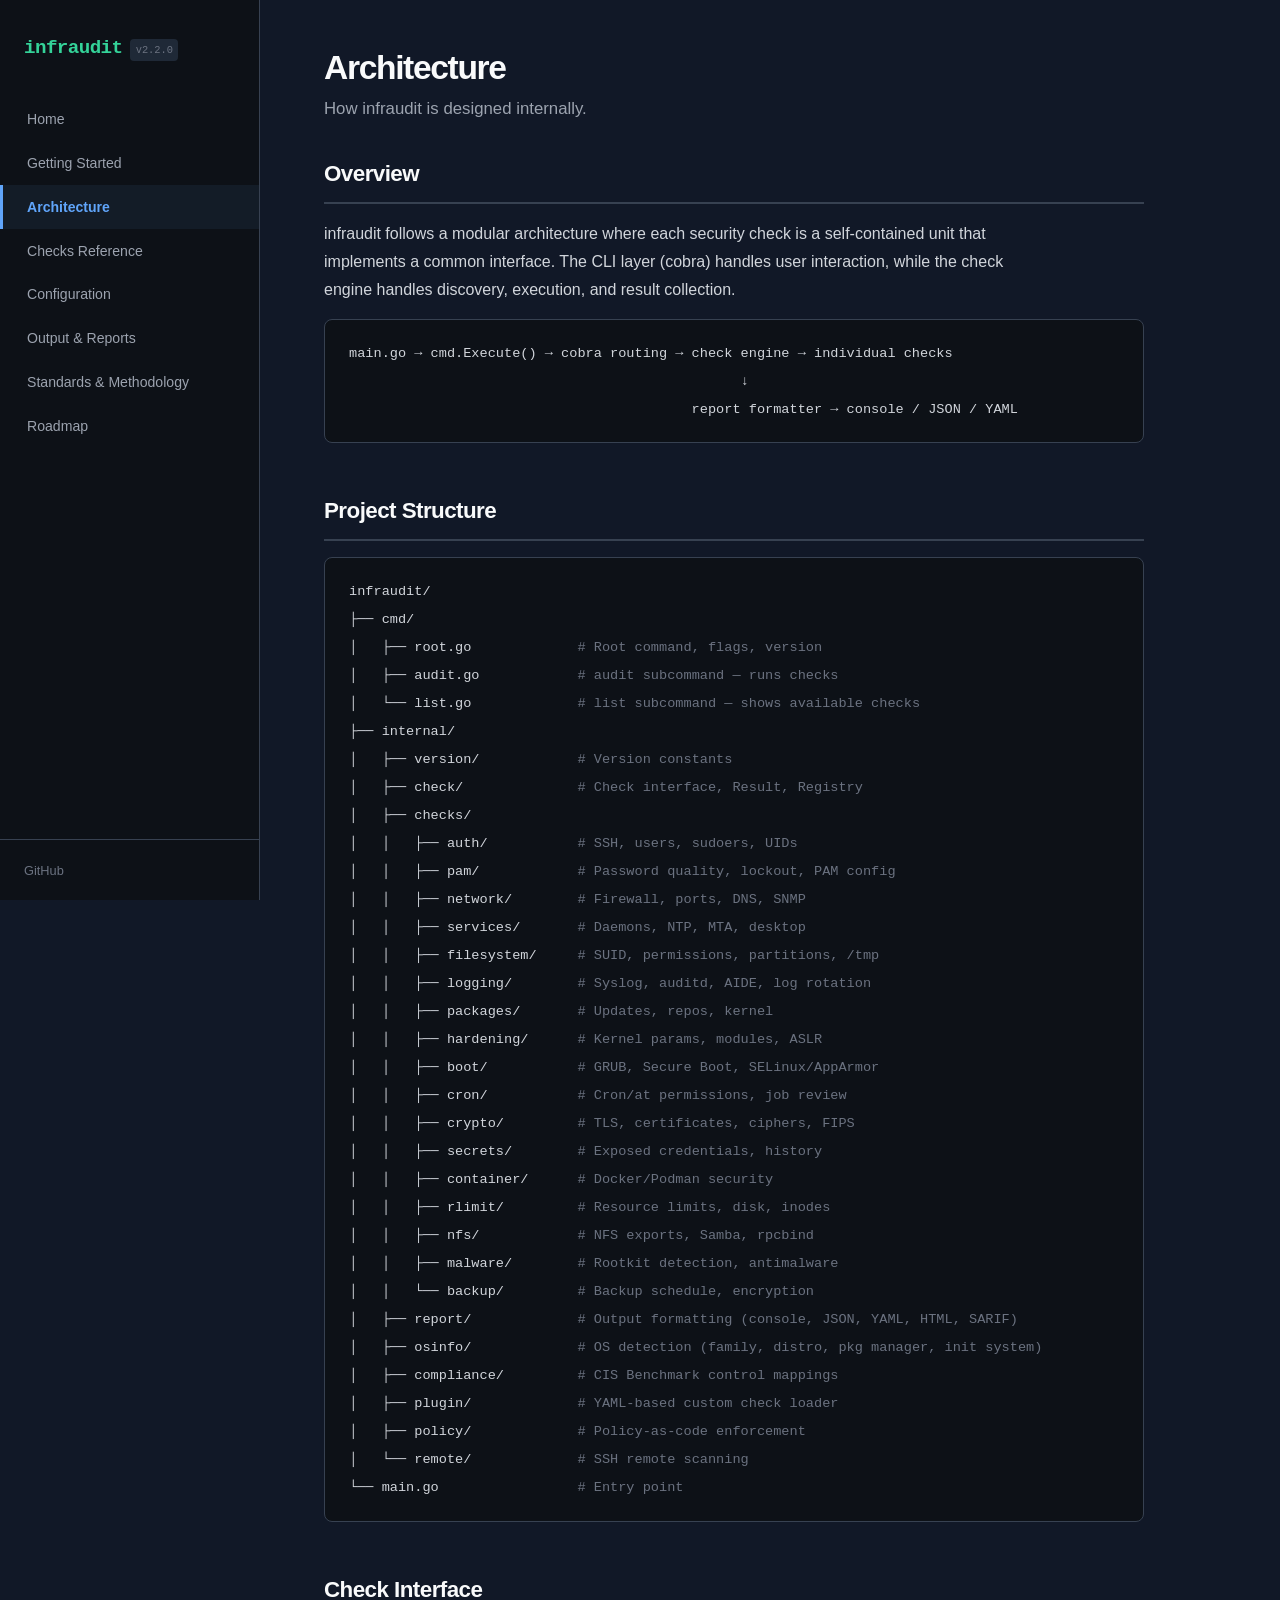
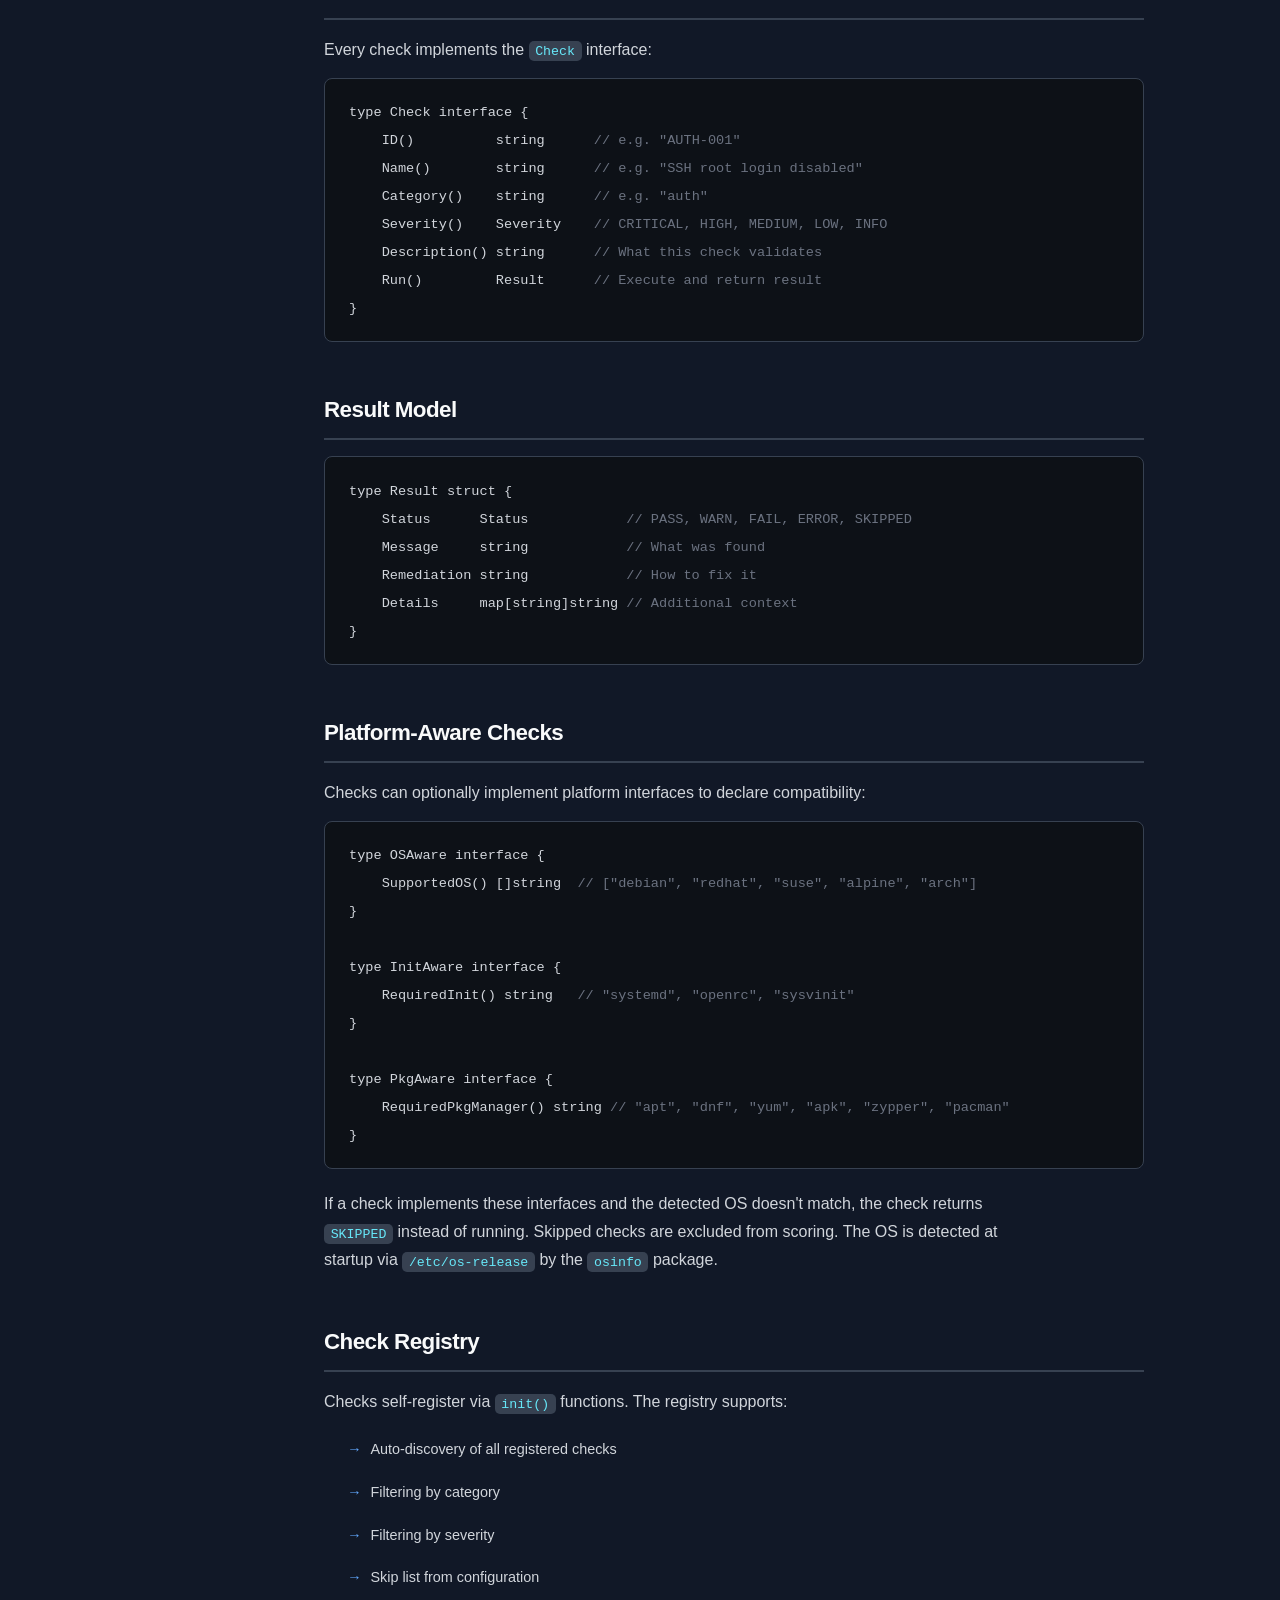
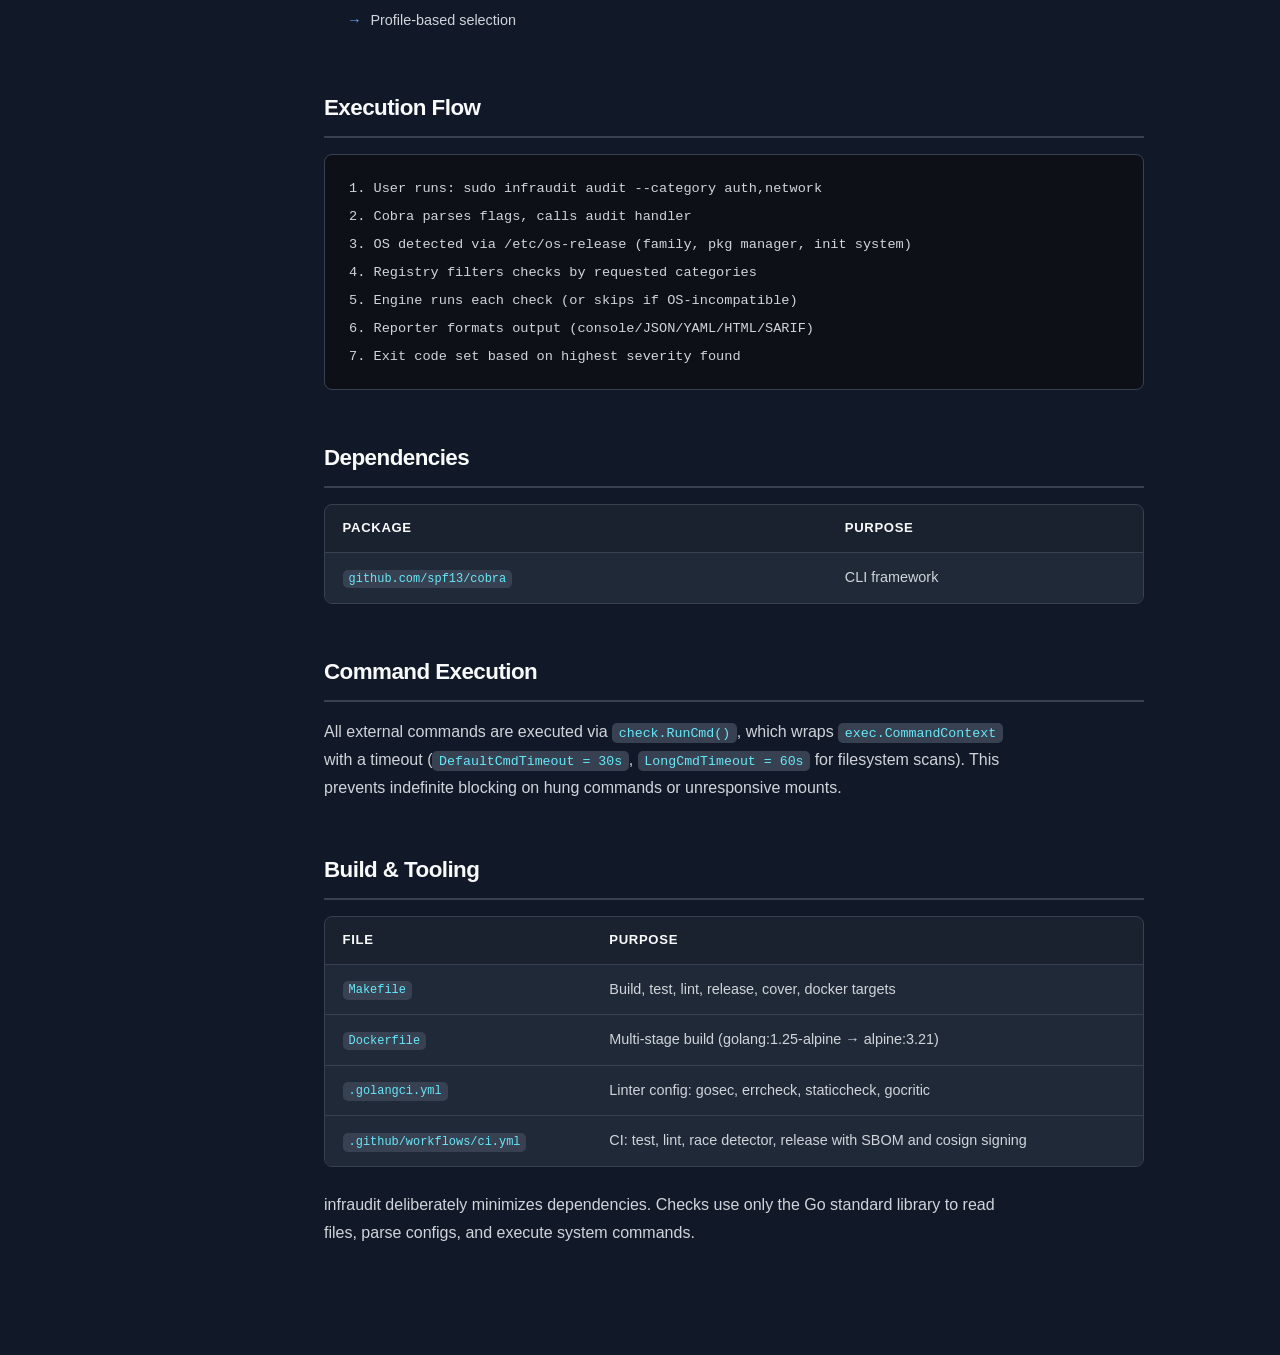
==== commit 5106e685: "fix: align Go version and CIS Level 2 coverage across docs Go version references (1.24 → 1.25) match" ====
--- a/docs/architecture.html
+++ b/docs/architecture.html
@@ -143,7 +143,7 @@
             <thead><tr><th>File</th><th>Purpose</th></tr></thead>
             <tbody>
                 <tr><td><code>Makefile</code></td><td>Build, test, lint, release, cover, docker targets</td></tr>
-                <tr><td><code>Dockerfile</code></td><td>Multi-stage build (golang:1.24-alpine → alpine:3.21)</td></tr>
+                <tr><td><code>Dockerfile</code></td><td>Multi-stage build (golang:1.25-alpine → alpine:3.21)</td></tr>
                 <tr><td><code>.golangci.yml</code></td><td>Linter config: gosec, errcheck, staticcheck, gocritic</td></tr>
                 <tr><td><code>.github/workflows/ci.yml</code></td><td>CI: test, lint, race detector, release with SBOM and cosign signing</td></tr>
             </tbody>
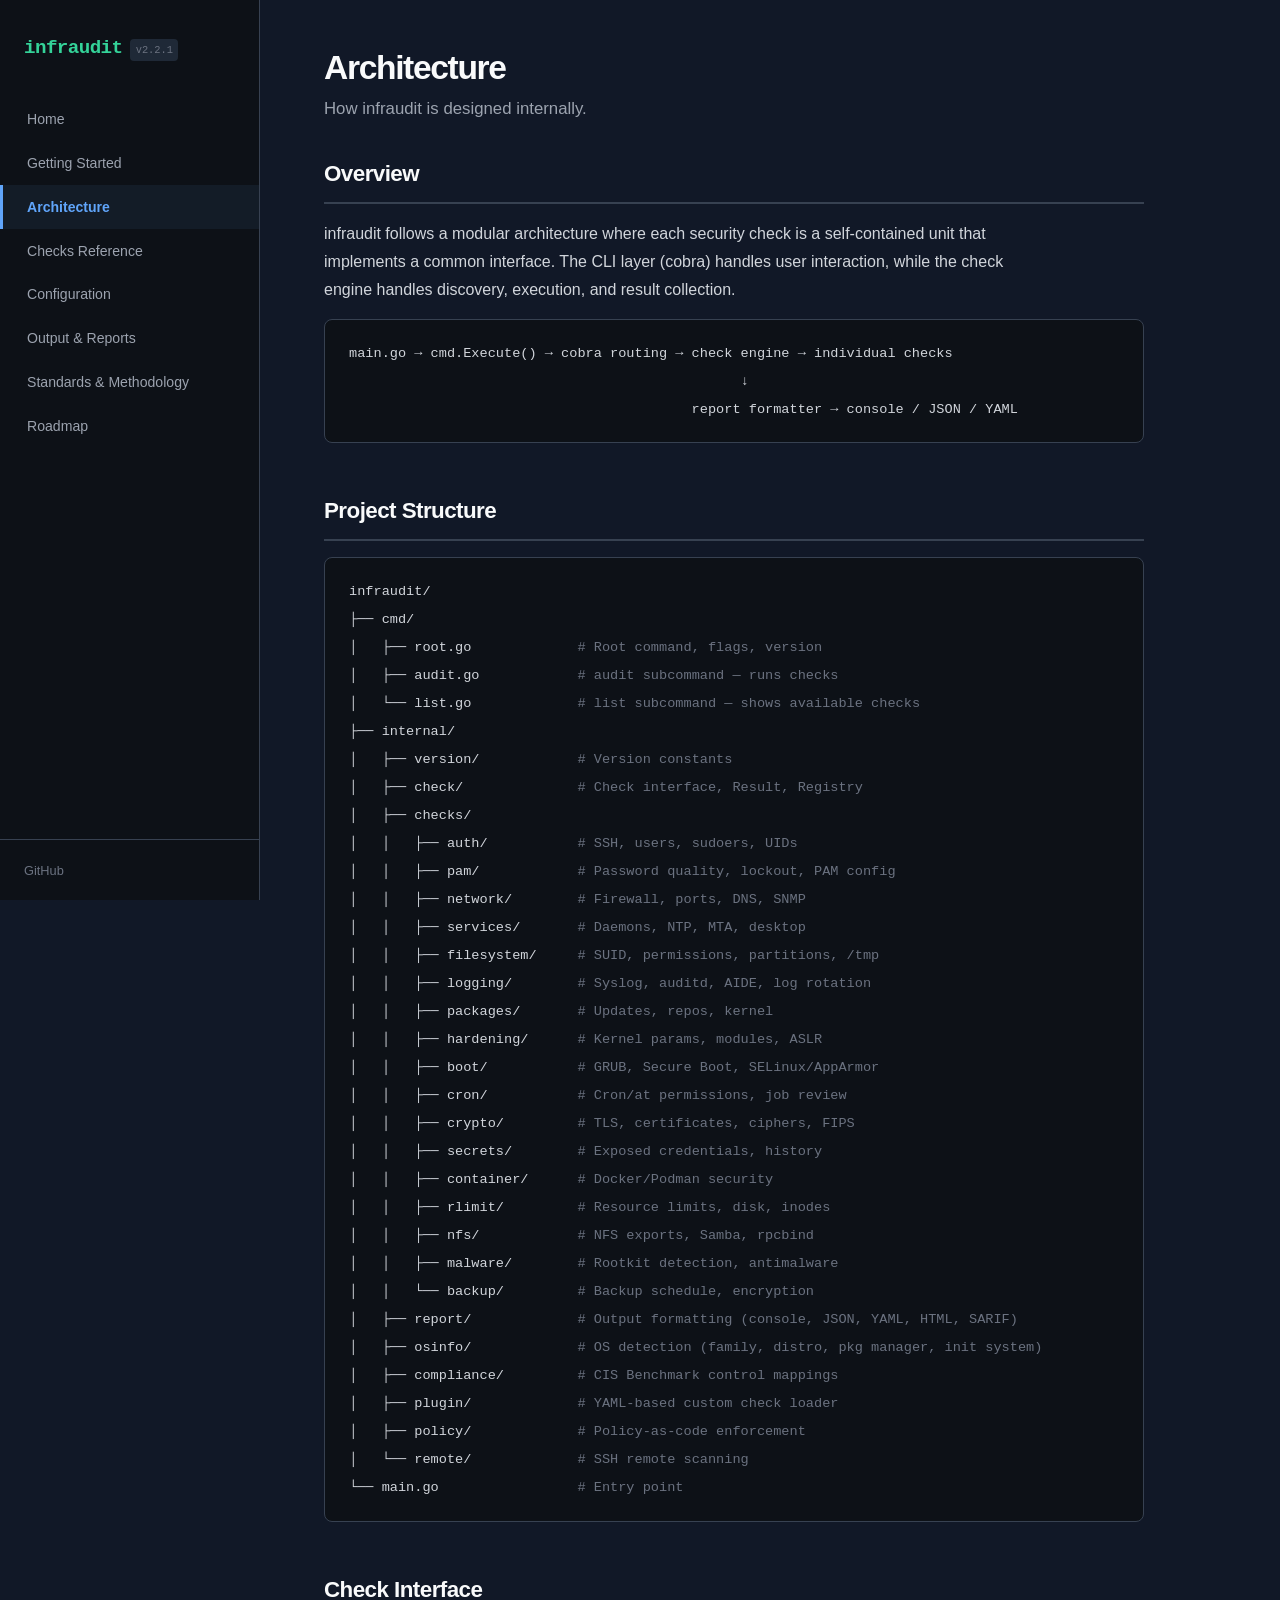
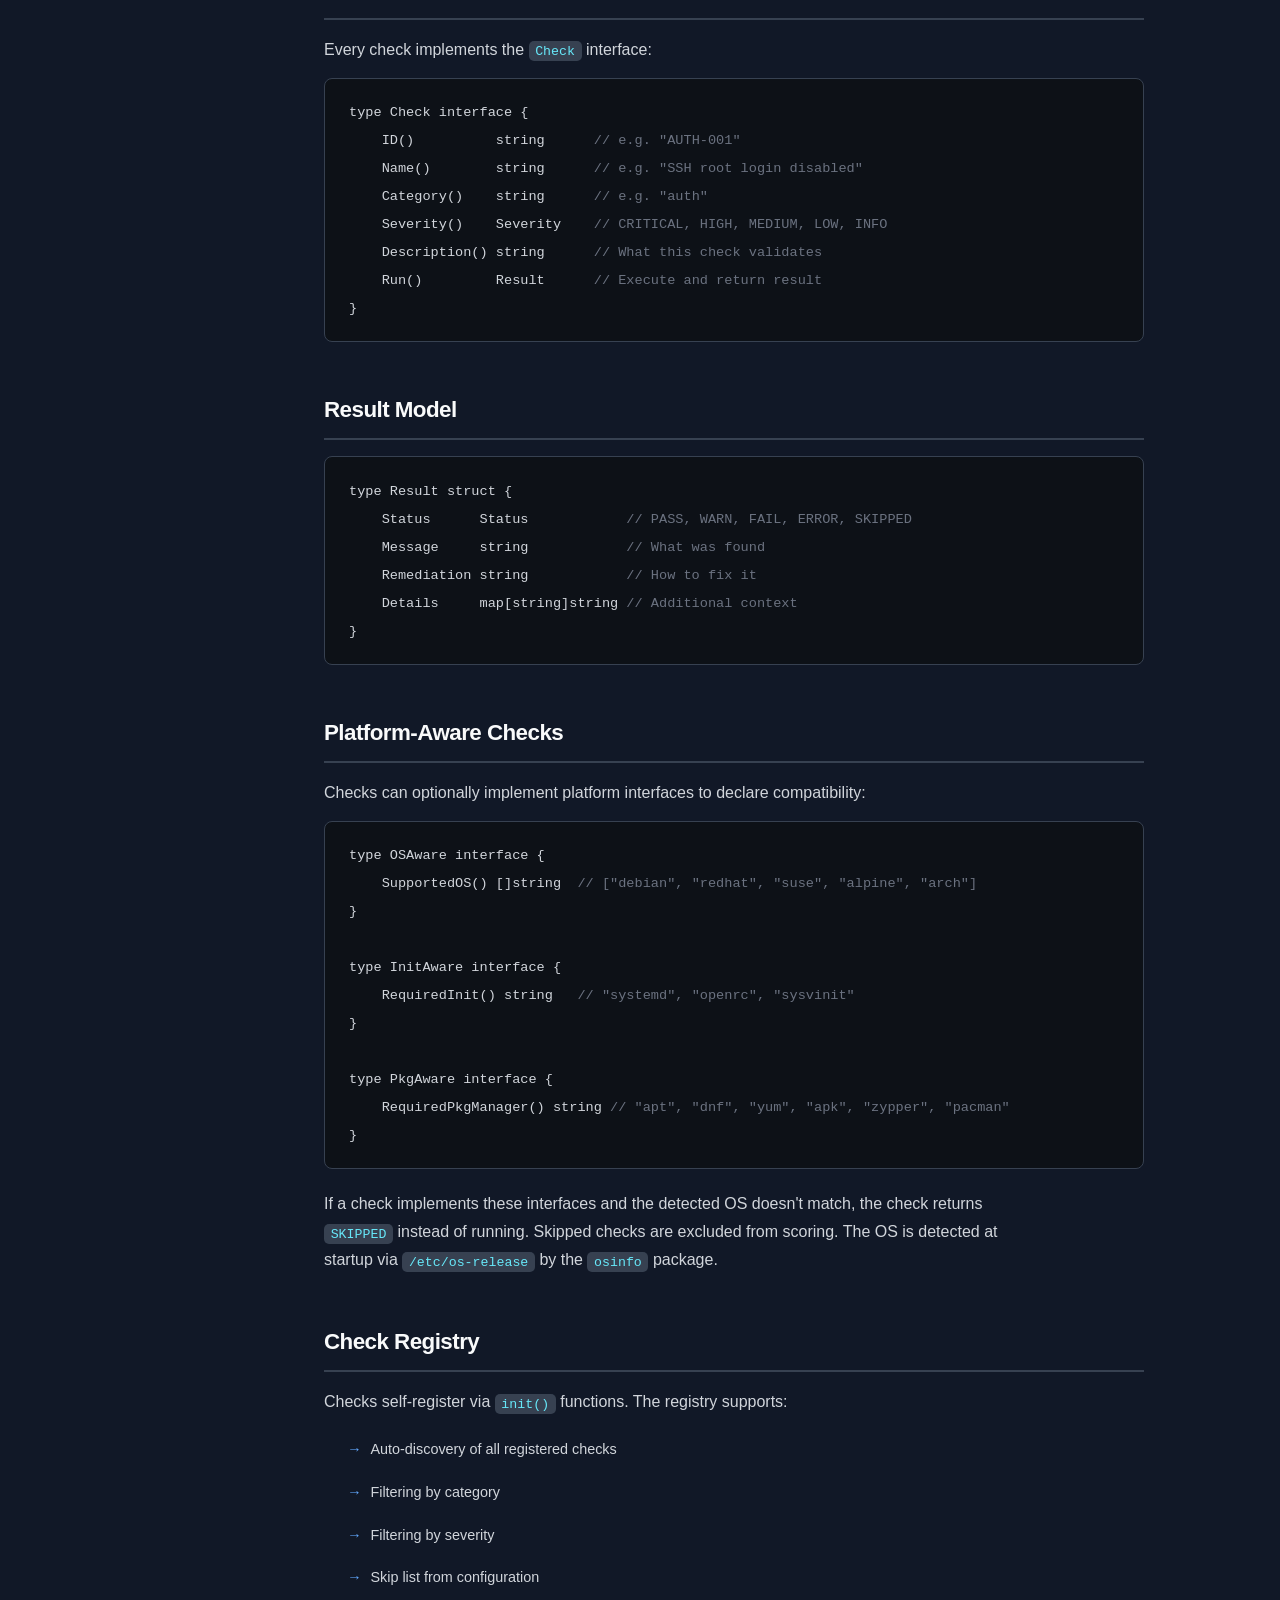
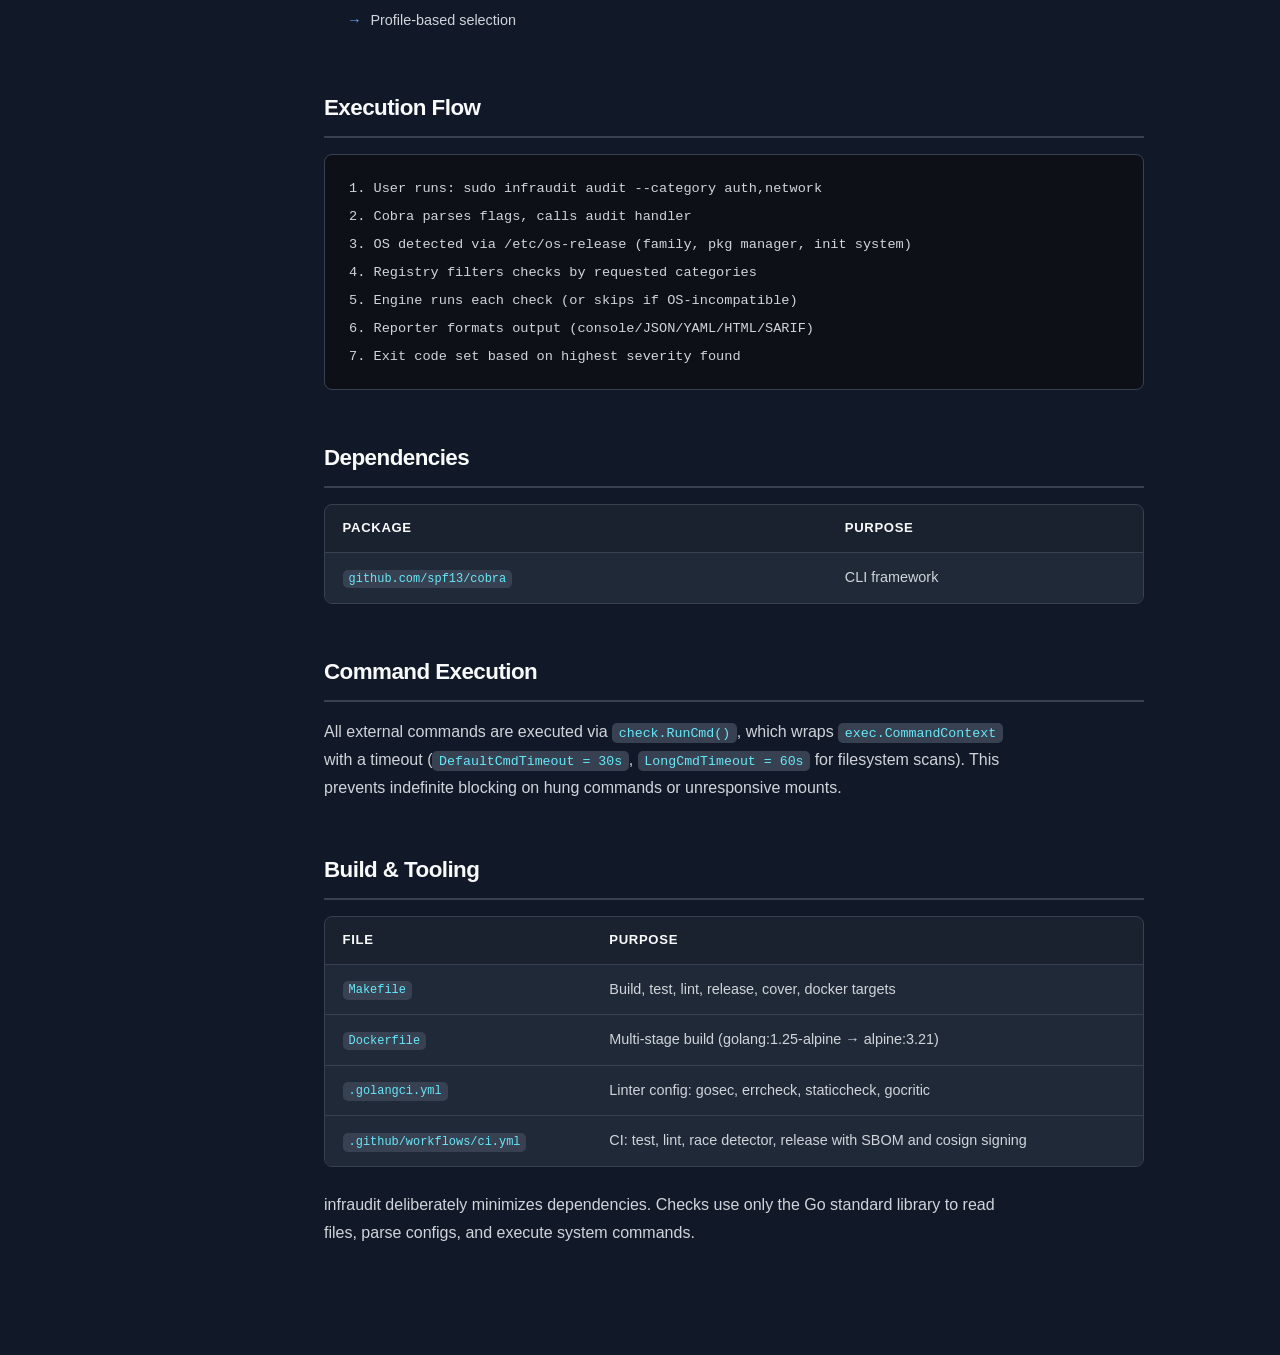
==== commit 4517f4b4: "release: v2.2.1" ====
--- a/docs/architecture.html
+++ b/docs/architecture.html
@@ -10,7 +10,7 @@
     <nav class="sidebar">
         <div class="sidebar-header">
             <h1>infraudit</h1>
-            <span class="version">v2.2.0</span>
+            <span class="version">v2.2.1</span>
         </div>
         <ul class="nav-links">
             <li><a href="index.html">Home</a></li>
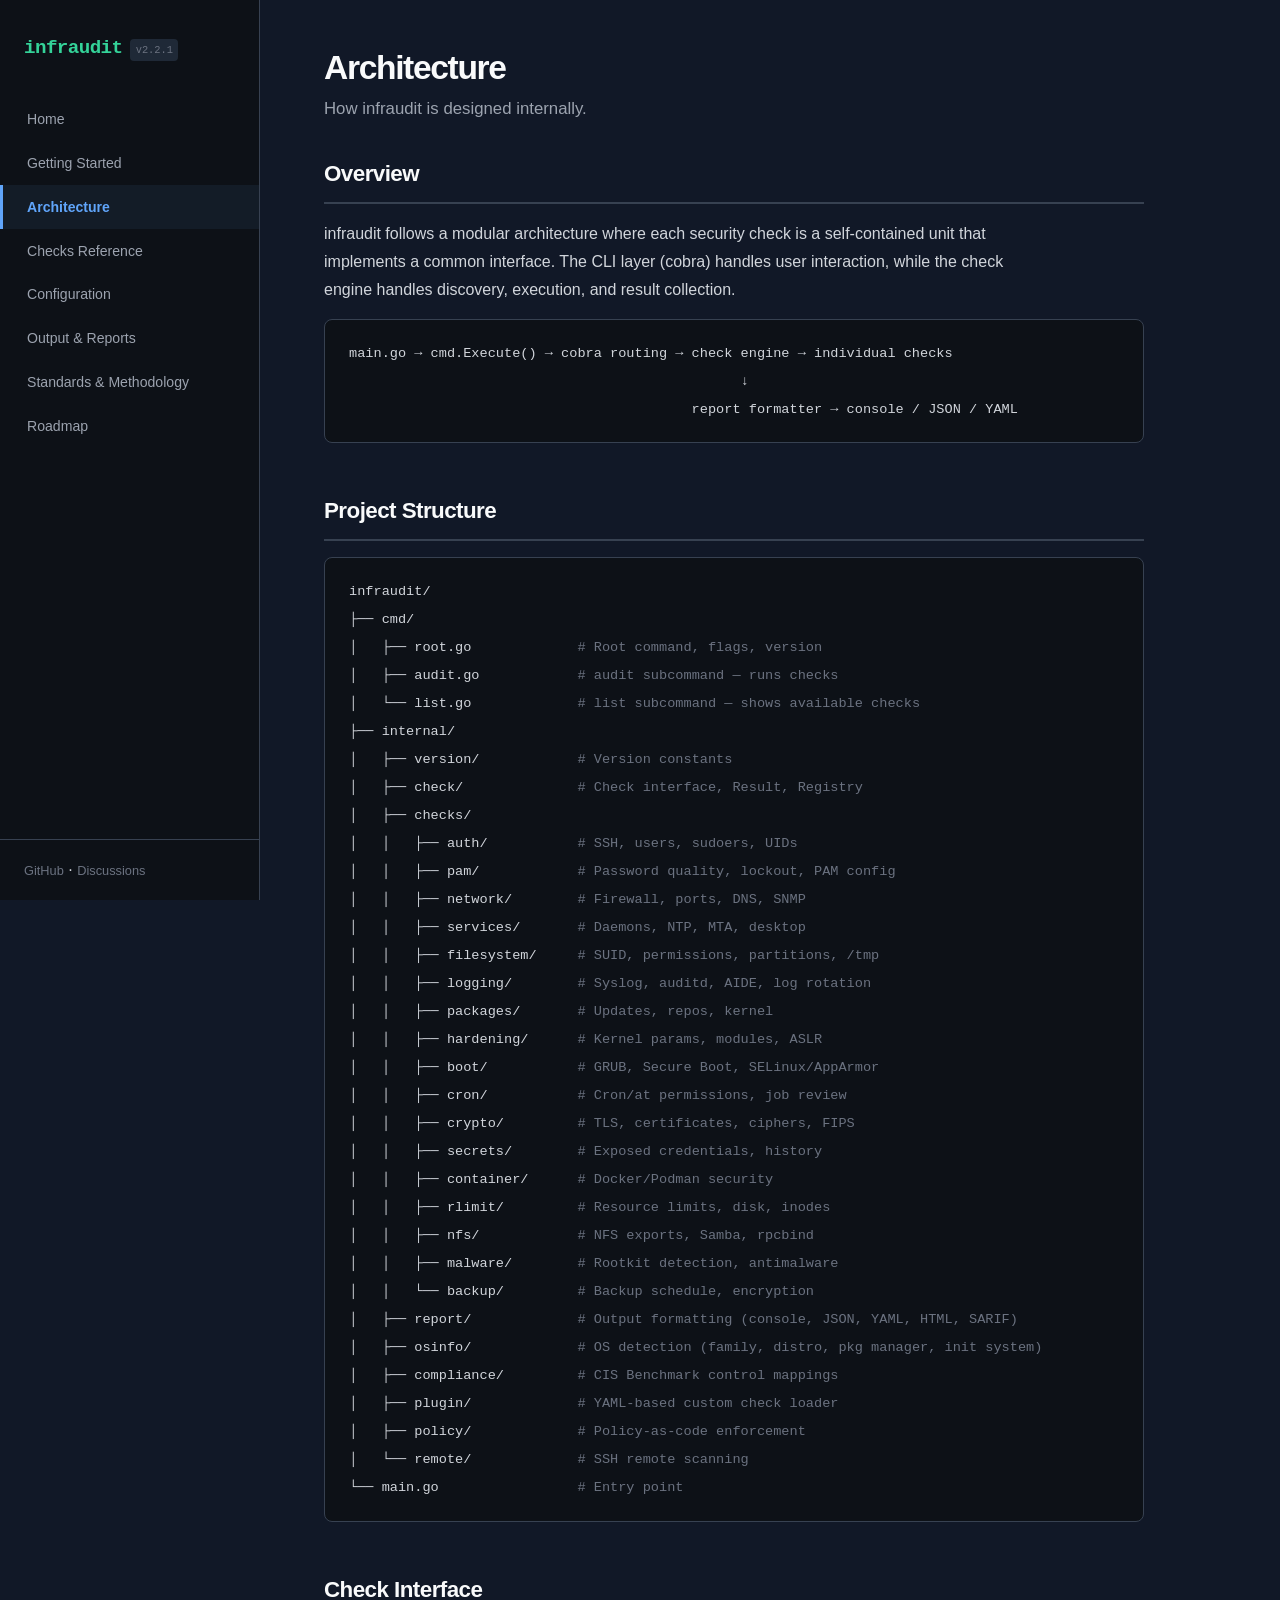
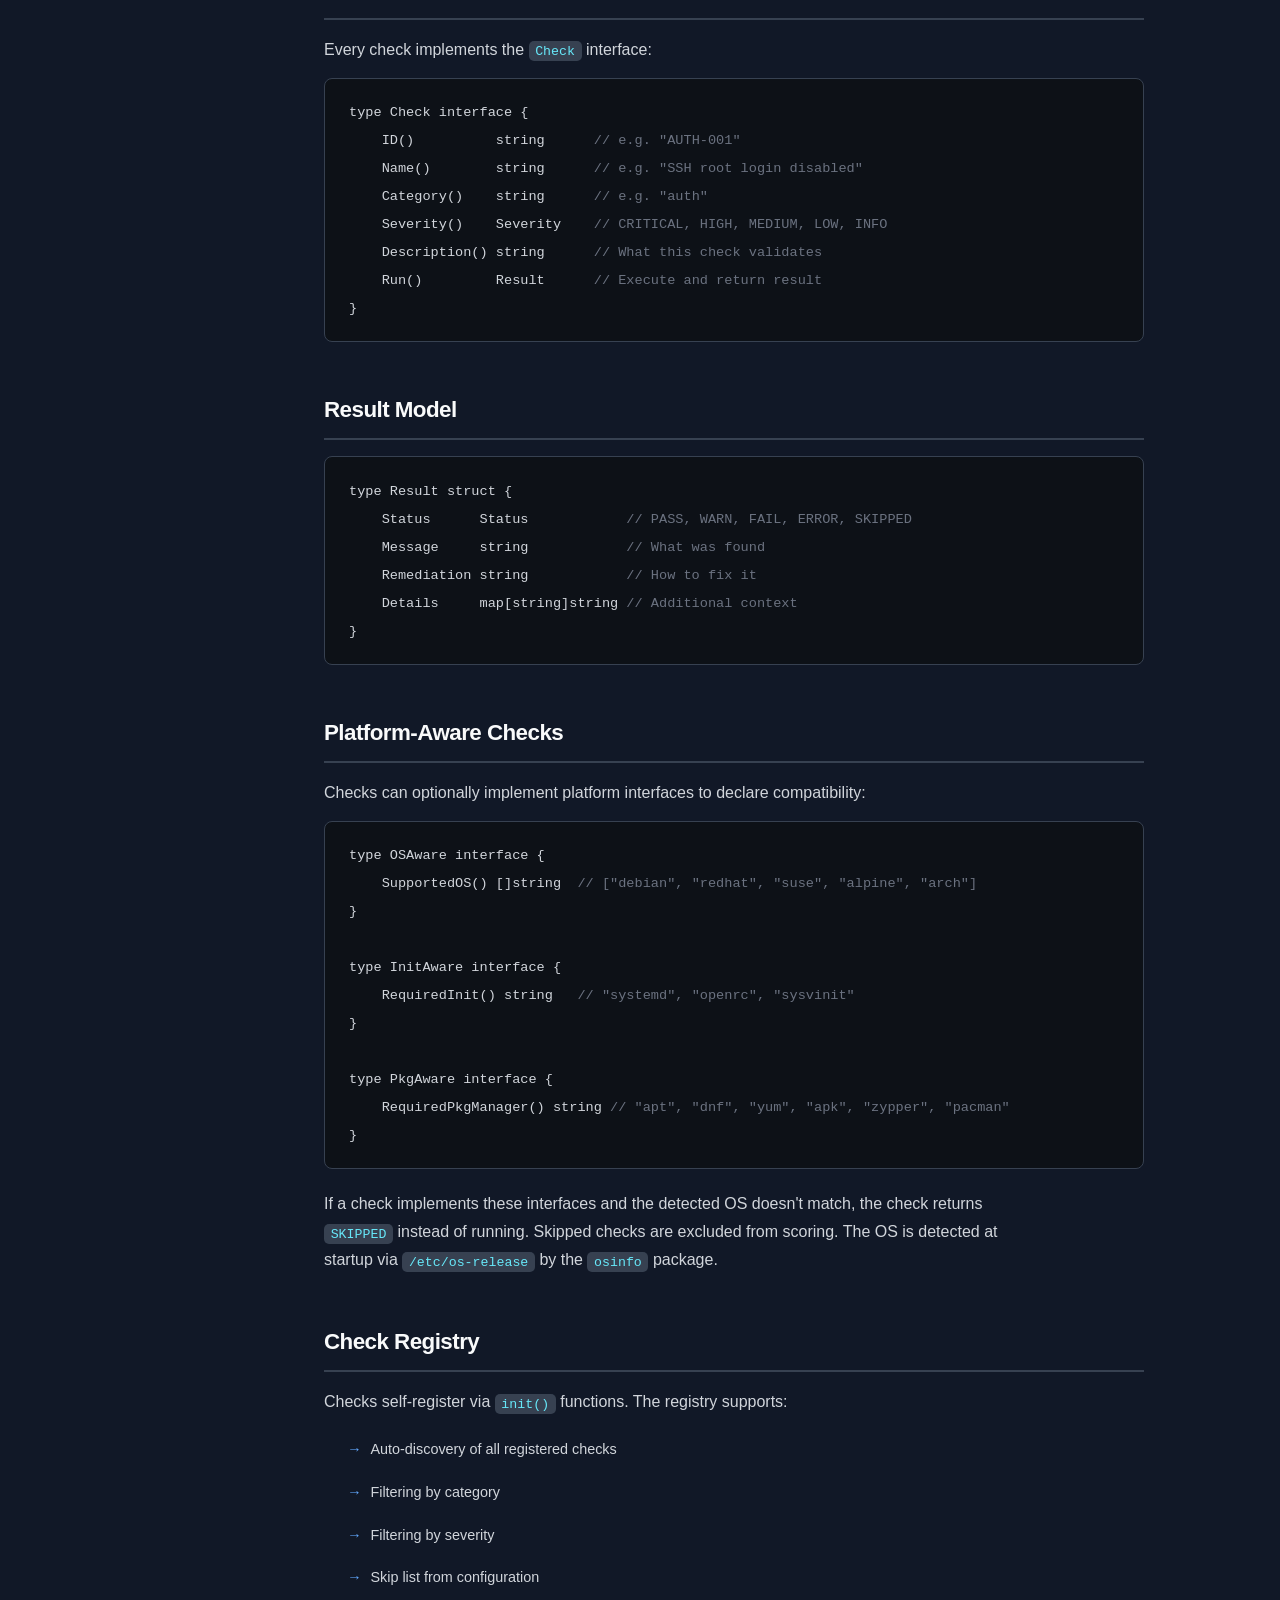
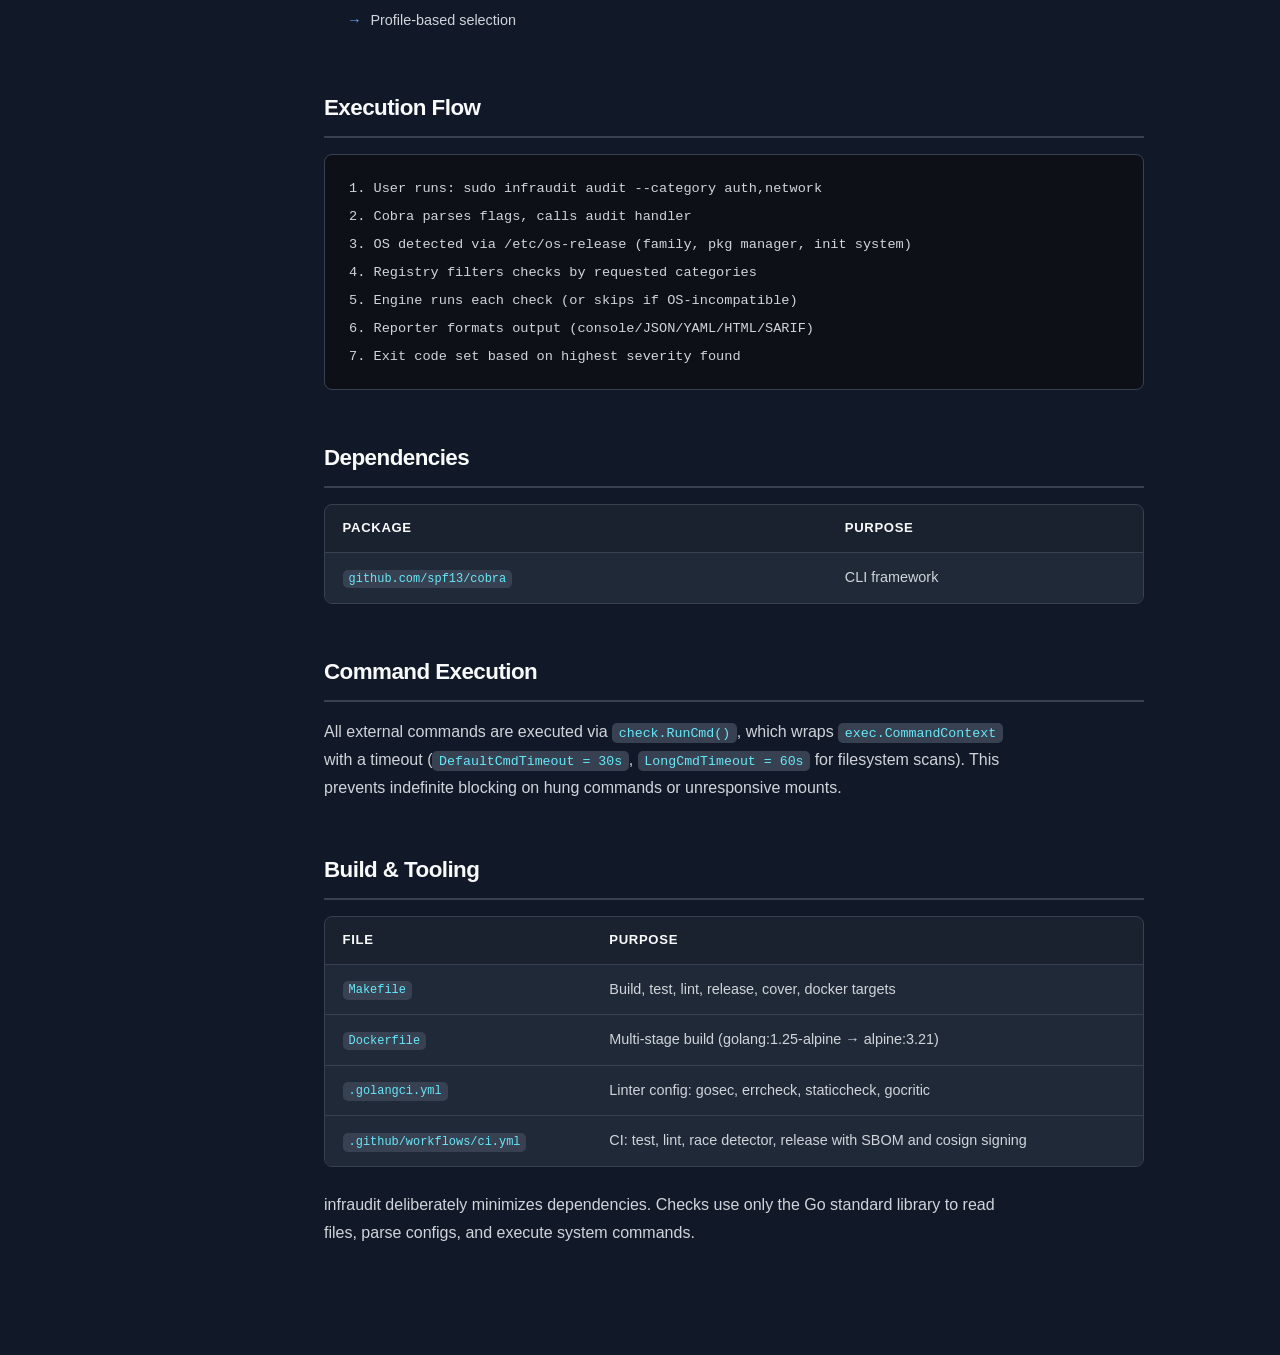
==== commit 03600b69: "docs: add community links and translate RELEASING.md to English - Added Community & Support section " ====
--- a/docs/architecture.html
+++ b/docs/architecture.html
@@ -23,7 +23,7 @@
             <li><a href="roadmap.html">Roadmap</a></li>
         </ul>
         <div class="sidebar-footer">
-            <a href="https://github.com/civanmoreno/infraudit">GitHub</a>
+            <a href="https://github.com/civanmoreno/infraudit">GitHub</a> · <a href="https://github.com/civanmoreno/infraudit/discussions">Discussions</a>
         </div>
     </nav>
 
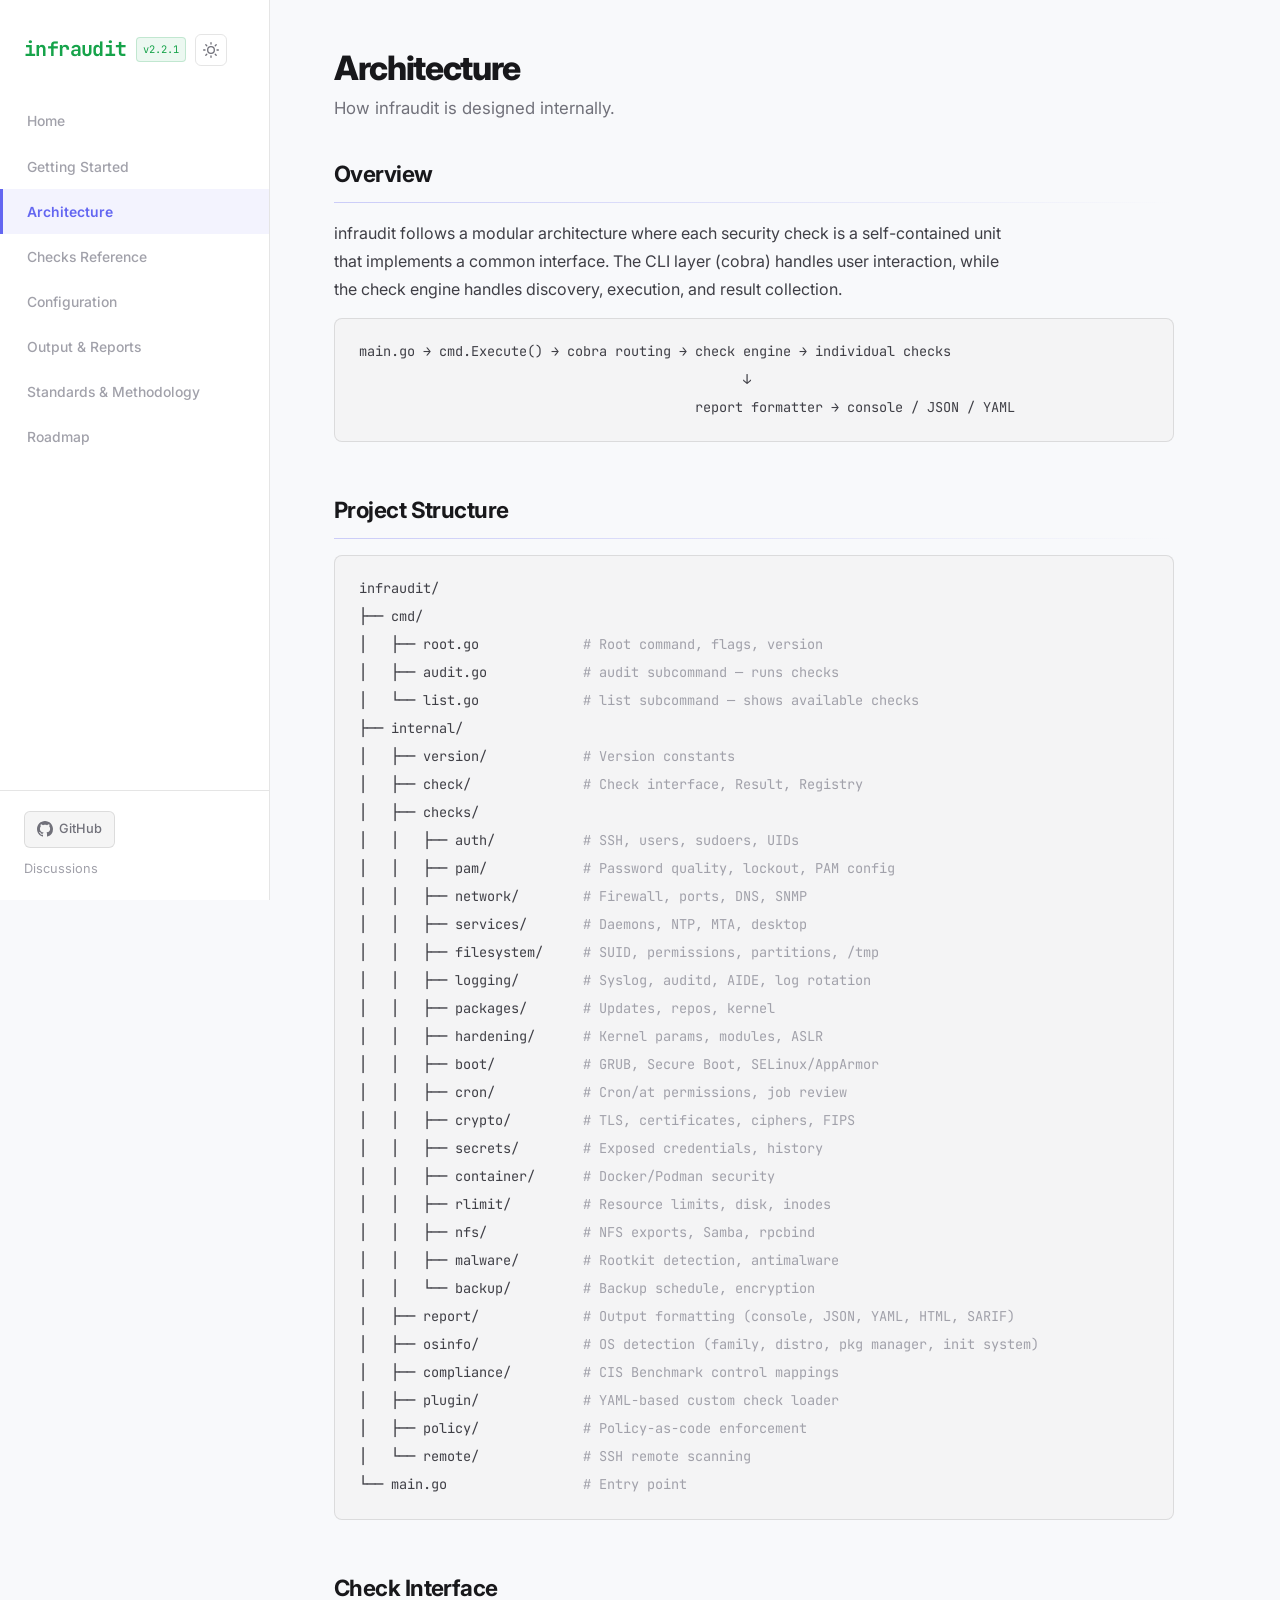
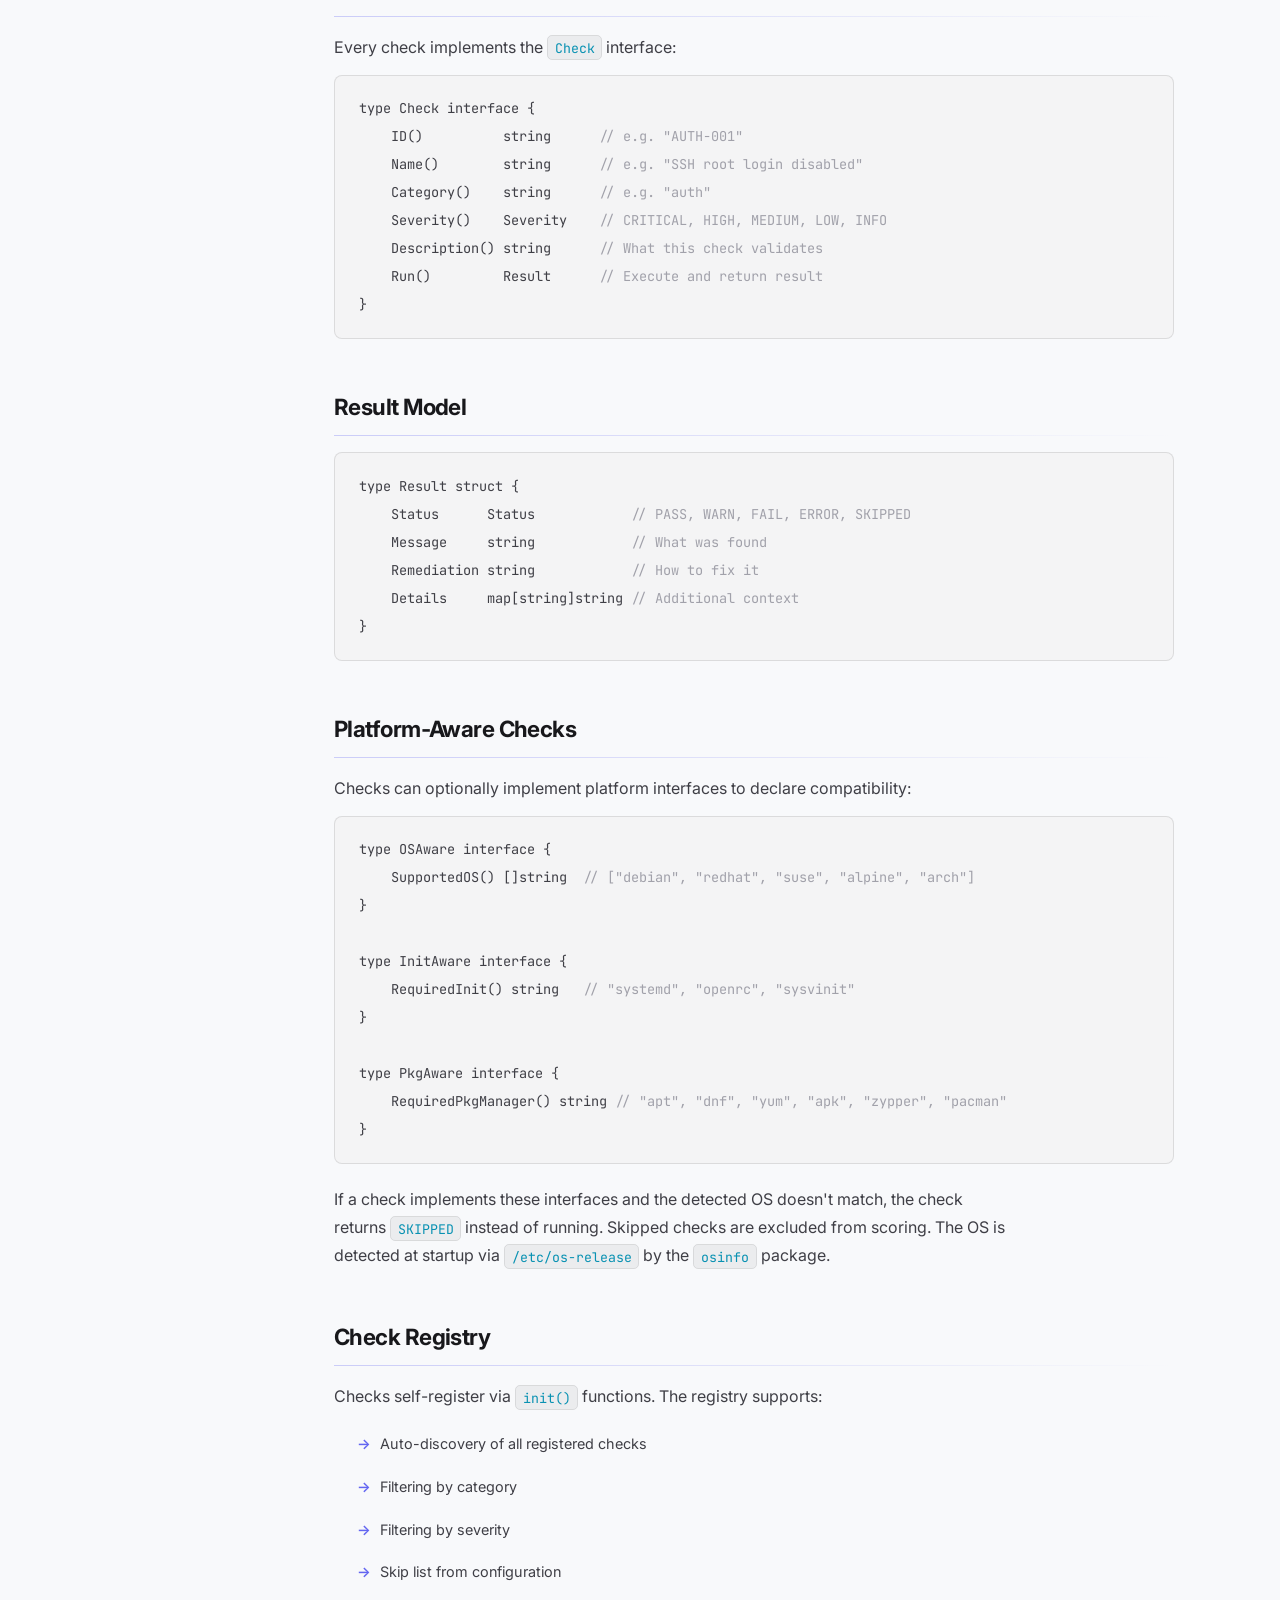
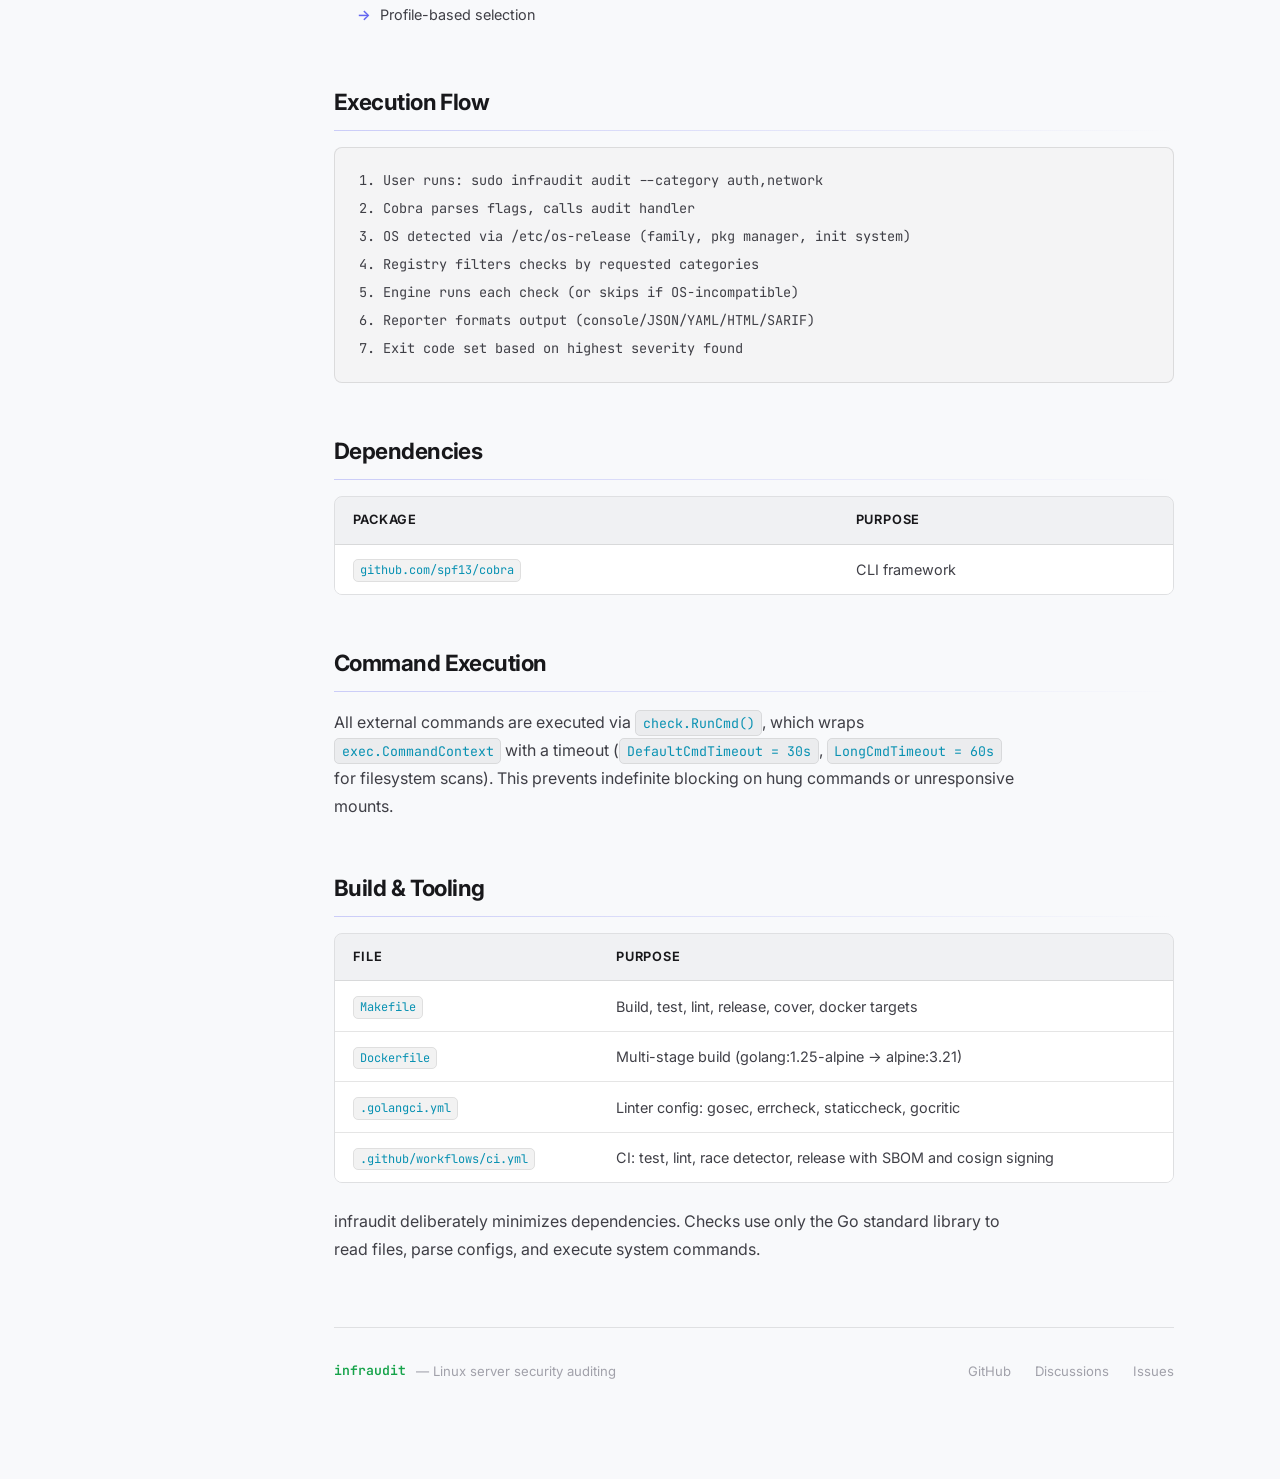
==== commit 772f1986: "docs: modernize design and add dark/light theme toggle Refresh color palette with more vibrant accen" ====
--- a/docs/architecture.html
+++ b/docs/architecture.html
@@ -5,12 +5,22 @@
     <meta name="viewport" content="width=device-width, initial-scale=1.0">
     <title>Architecture — infraudit</title>
     <link rel="stylesheet" href="assets/style.css">
+    <script defer src="https://cloud.umami.is/script.js" data-website-id="cc14f784-2bfa-44fc-b564-113f861336f0"></script>
 </head>
 <body>
     <nav class="sidebar">
         <div class="sidebar-header">
-            <h1>infraudit</h1>
-            <span class="version">v2.2.1</span>
+            <div style="display:flex;align-items:center;gap:.6rem">
+                <h1>infraudit</h1>
+                <span class="version">v2.2.1</span>
+            </div>
+            <div style="display:flex;align-items:center;gap:.4rem">
+                <button class="theme-toggle" aria-label="Toggle theme">
+                    <svg class="icon-moon" viewBox="0 0 24 24"><path d="M21 12.79A9 9 0 1 1 11.21 3a7 7 0 0 0 9.79 9.79z"/></svg>
+                    <svg class="icon-sun" viewBox="0 0 24 24"><circle cx="12" cy="12" r="5"/><line x1="12" y1="1" x2="12" y2="3"/><line x1="12" y1="21" x2="12" y2="23"/><line x1="4.22" y1="4.22" x2="5.64" y2="5.64"/><line x1="18.36" y1="18.36" x2="19.78" y2="19.78"/><line x1="1" y1="12" x2="3" y2="12"/><line x1="21" y1="12" x2="23" y2="12"/><line x1="4.22" y1="19.78" x2="5.64" y2="18.36"/><line x1="18.36" y1="5.64" x2="19.78" y2="4.22"/></svg>
+                </button>
+                <button class="mobile-toggle" aria-label="Menu"><span></span></button>
+            </div>
         </div>
         <ul class="nav-links">
             <li><a href="index.html">Home</a></li>
@@ -23,7 +33,11 @@
             <li><a href="roadmap.html">Roadmap</a></li>
         </ul>
         <div class="sidebar-footer">
-            <a href="https://github.com/civanmoreno/infraudit">GitHub</a> · <a href="https://github.com/civanmoreno/infraudit/discussions">Discussions</a>
+            <a href="https://github.com/civanmoreno/infraudit" class="github-btn">
+                <svg viewBox="0 0 16 16"><path d="M8 0C3.58 0 0 3.58 0 8c0 3.54 2.29 6.53 5.47 7.59.4.07.55-.17.55-.38 0-.19-.01-.82-.01-1.49-2.01.37-2.53-.49-2.69-.94-.09-.23-.48-.94-.82-1.13-.28-.15-.68-.52-.01-.53.63-.01 1.08.58 1.23.82.72 1.21 1.87.87 2.33.66.07-.52.28-.87.51-1.07-1.78-.2-3.64-.89-3.64-3.95 0-.87.31-1.59.82-2.15-.08-.2-.36-1.02.08-2.12 0 0 .67-.21 2.2.82.64-.18 1.32-.27 2-.27.68 0 1.36.09 2 .27 1.53-1.04 2.2-.82 2.2-.82.44 1.1.16 1.92.08 2.12.51.56.82 1.27.82 2.15 0 3.07-1.87 3.75-3.65 3.95.29.25.54.73.54 1.48 0 1.07-.01 1.93-.01 2.2 0 .21.15.46.55.38A8.013 8.013 0 0016 8c0-4.42-3.58-8-8-8z"/></svg>
+                GitHub
+            </a>
+            <a href="https://github.com/civanmoreno/infraudit/discussions">Discussions</a>
         </div>
     </nav>
 
@@ -150,6 +164,18 @@
         </table>
 
         <p>infraudit deliberately minimizes dependencies. Checks use only the Go standard library to read files, parse configs, and execute system commands.</p>
+        <footer class="footer">
+            <div class="footer-left"><span>infraudit</span> &mdash; Linux server security auditing</div>
+            <div class="footer-links">
+                <a href="https://github.com/civanmoreno/infraudit">GitHub</a>
+                <a href="https://github.com/civanmoreno/infraudit/discussions">Discussions</a>
+                <a href="https://github.com/civanmoreno/infraudit/issues">Issues</a>
+            </div>
+        </footer>
     </main>
+
+    <div class="scroll-progress"></div>
+    <a href="#" class="back-to-top" aria-label="Back to top">&uarr;</a>
+    <script src="assets/app.js"></script>
 </body>
 </html>
--- a/docs/assets/style.css
+++ b/docs/assets/style.css
@@ -1,40 +1,70 @@
 /* ══════════════════════════════════════════════════════════════
-   infraudit docs — clean dark theme
+   infraudit docs — dark/light theme
    ══════════════════════════════════════════════════════════════ */
+
+/* ── Fonts ── */
+@import url('https://fonts.googleapis.com/css2?family=Inter:wght@400;500;600;700;800&family=JetBrains+Mono:wght@400;600;700;800&display=swap');
 
 /* ── Reset ── */
 *, *::before, *::after { margin: 0; padding: 0; box-sizing: border-box; }
 
 :root {
     /* surfaces */
-    --bg:          #111827;
-    --bg-card:     #1f2937;
-    --bg-input:    #374151;
-    --bg-hover:    #283344;
+    --bg:          #09090b;
+    --bg-card:     #131318;
+    --bg-input:    #1c1c24;
+    --bg-hover:    #1a1a25;
     /* borders */
-    --border:      #374151;
-    --border-focus:#4b5563;
+    --border:      rgba(255,255,255,.08);
+    --border-focus:rgba(255,255,255,.16);
     /* text */
-    --text:        #f9fafb;
-    --text-2:      #d1d5db;
-    --text-3:      #9ca3af;
-    --text-4:      #6b7280;
+    --text:        #f4f4f5;
+    --text-2:      #d4d4d8;
+    --text-3:      #a1a1aa;
+    --text-4:      #71717a;
     /* accent */
-    --blue:        #60a5fa;
-    --blue-bg:     #1e3a5f;
-    --green:       #34d399;
-    --green-bg:    #064e3b;
-    --red:         #f87171;
-    --red-bg:      #7f1d1d;
+    --blue:        #818cf8;
+    --blue-bg:     rgba(129,140,248,.12);
+    --green:       #4ade80;
+    --green-bg:    rgba(74,222,128,.1);
+    --red:         #fb7185;
+    --red-bg:      rgba(251,113,133,.12);
     --amber:       #fbbf24;
-    --amber-bg:    #78350f;
+    --amber-bg:    rgba(251,191,36,.12);
     --yellow:      #fde68a;
-    --purple:      #a78bfa;
-    --cyan:        #67e8f9;
+    --purple:      #c084fc;
+    --cyan:        #22d3ee;
     --teal:        #2dd4bf;
+    /* theme-specific */
+    --sidebar-bg:      rgba(9,9,11,.85);
+    --pre-bg:          rgba(0,0,0,.4);
+    --code-bg:         rgba(255,255,255,.06);
+    --code-border:     rgba(255,255,255,.08);
+    --card-bg:         rgba(255,255,255,.03);
+    --card-hover-bg:   rgba(255,255,255,.05);
+    --card-hover-shadow: 0 16px 40px rgba(0,0,0,.4), 0 0 0 1px rgba(255,255,255,.06);
+    --th-bg:           rgba(255,255,255,.04);
+    --td-bg:           rgba(255,255,255,.02);
+    --td-hover-bg:     rgba(255,255,255,.04);
+    --btn-secondary-bg:       rgba(255,255,255,.06);
+    --btn-secondary-border:   rgba(255,255,255,.12);
+    --btn-secondary-hover-bg: rgba(255,255,255,.1);
+    --btn-secondary-hover-border: rgba(255,255,255,.2);
+    --github-btn-bg:       rgba(255,255,255,.06);
+    --github-btn-border:   rgba(255,255,255,.1);
+    --github-btn-hover-bg: rgba(255,255,255,.1);
+    --risk-box-bg:     rgba(255,255,255,.02);
+    --backtop-bg:      rgba(19,19,24,.9);
+    --backtop-border:  rgba(255,255,255,.1);
+    --selection-bg:    rgba(129,140,248,.35);
+    --nav-hover-bg:    rgba(255,255,255,.03);
+    --nav-active-bg:   rgba(129,140,248,.1);
+    --badge-info-bg:   rgba(161,161,170,.1);
+    --badge-medium-bg: rgba(253,224,71,.1);
+    --phase-planned-bg:rgba(107,114,128,.15);
     /* layout */
-    --sidebar-w:   260px;
-    --content-w:   820px;
+    --sidebar-w:   270px;
+    --content-w:   840px;
     --r:           8px;
     --r-lg:        12px;
     /* fonts */
@@ -42,7 +72,60 @@
     --mono:  'JetBrains Mono', 'Fira Code', 'SF Mono', 'Cascadia Code', monospace;
 }
 
-html { font-size: 16px; scroll-behavior: smooth; }
+/* ── Light theme ── */
+[data-theme="light"] {
+    --bg:          #f8f9fb;
+    --bg-card:     #ffffff;
+    --bg-input:    #f0f1f3;
+    --bg-hover:    #eef0f4;
+    --border:      rgba(0,0,0,.1);
+    --border-focus:rgba(0,0,0,.18);
+    --text:        #18181b;
+    --text-2:      #3f3f46;
+    --text-3:      #71717a;
+    --text-4:      #a1a1aa;
+    --blue:        #6366f1;
+    --blue-bg:     rgba(99,102,241,.1);
+    --green:       #16a34a;
+    --green-bg:    rgba(22,163,74,.08);
+    --red:         #e11d48;
+    --red-bg:      rgba(225,29,72,.08);
+    --amber:       #d97706;
+    --amber-bg:    rgba(217,119,6,.08);
+    --yellow:      #a16207;
+    --purple:      #9333ea;
+    --cyan:        #0891b2;
+    --teal:        #0d9488;
+    --sidebar-bg:      rgba(255,255,255,.9);
+    --pre-bg:          #f4f4f5;
+    --code-bg:         rgba(0,0,0,.05);
+    --code-border:     rgba(0,0,0,.08);
+    --card-bg:         #ffffff;
+    --card-hover-bg:   #ffffff;
+    --card-hover-shadow: 0 16px 40px rgba(0,0,0,.08), 0 0 0 1px rgba(0,0,0,.06);
+    --th-bg:           rgba(0,0,0,.03);
+    --td-bg:           #ffffff;
+    --td-hover-bg:     rgba(0,0,0,.02);
+    --btn-secondary-bg:       rgba(0,0,0,.04);
+    --btn-secondary-border:   rgba(0,0,0,.12);
+    --btn-secondary-hover-bg: rgba(0,0,0,.07);
+    --btn-secondary-hover-border: rgba(0,0,0,.2);
+    --github-btn-bg:       rgba(0,0,0,.04);
+    --github-btn-border:   rgba(0,0,0,.1);
+    --github-btn-hover-bg: rgba(0,0,0,.08);
+    --risk-box-bg:     rgba(0,0,0,.02);
+    --backtop-bg:      rgba(255,255,255,.9);
+    --backtop-border:  rgba(0,0,0,.1);
+    --selection-bg:    rgba(99,102,241,.25);
+    --nav-hover-bg:    rgba(0,0,0,.03);
+    --nav-active-bg:   rgba(99,102,241,.08);
+    --badge-info-bg:   rgba(113,113,122,.1);
+    --badge-medium-bg: rgba(161,98,7,.1);
+    --phase-planned-bg:rgba(113,113,122,.1);
+}
+
+html { font-size: 16px; scroll-behavior: smooth; color-scheme: dark; }
+[data-theme="light"] { color-scheme: light; }
 
 body {
     font-family: var(--sans);
@@ -55,17 +138,68 @@
     -moz-osx-font-smoothing: grayscale;
 }
 
-::selection { background: rgba(96,165,250,.3); }
-
-a { color: var(--blue); text-decoration: none; }
-a:hover { color: #93c5fd; text-decoration: underline; }
+::selection { background: var(--selection-bg); }
+
+a { color: var(--blue); text-decoration: none; transition: color .2s; }
+a:hover { color: #a5b4fc; text-decoration: underline; }
+
+/* ══════════════════════════════════════════
+   Scroll progress bar
+   ══════════════════════════════════════════ */
+.scroll-progress {
+    position: fixed;
+    top: 0; left: 0;
+    height: 3px;
+    background: linear-gradient(90deg, #4ade80, #818cf8, #c084fc, #f472b6);
+    z-index: 200;
+    transition: width .1s linear;
+    border-radius: 0 2px 2px 0;
+    box-shadow: 0 0 20px rgba(129,140,248,.4);
+}
+
+/* ══════════════════════════════════════════
+   Mobile hamburger
+   ══════════════════════════════════════════ */
+.mobile-toggle {
+    display: none;
+    background: none;
+    border: none;
+    cursor: pointer;
+    padding: .5rem;
+    position: relative;
+    width: 32px;
+    height: 32px;
+}
+
+.mobile-toggle span,
+.mobile-toggle span::before,
+.mobile-toggle span::after {
+    display: block;
+    width: 20px;
+    height: 2px;
+    background: var(--text-3);
+    border-radius: 2px;
+    transition: all .25s ease;
+    position: absolute;
+    left: 6px;
+}
+
+.mobile-toggle span { top: 15px; }
+.mobile-toggle span::before { content: ''; top: -6px; }
+.mobile-toggle span::after { content: ''; top: 6px; }
+
+.mobile-toggle.active span { background: transparent; }
+.mobile-toggle.active span::before { top: 0; transform: rotate(45deg); background: var(--text-3); }
+.mobile-toggle.active span::after { top: 0; transform: rotate(-45deg); background: var(--text-3); }
 
 /* ══════════════════════════════════════════
    Sidebar
    ══════════════════════════════════════════ */
 .sidebar {
     width: var(--sidebar-w);
-    background: #0d1117;
+    background: var(--sidebar-bg);
+    backdrop-filter: blur(20px) saturate(1.4);
+    -webkit-backdrop-filter: blur(20px) saturate(1.4);
     border-right: 1px solid var(--border);
     position: fixed; top: 0; left: 0;
     height: 100vh;
@@ -76,12 +210,12 @@
 
 .sidebar-header {
     padding: 2rem 1.5rem 1.5rem;
-    display: flex; align-items: baseline; gap: .5rem;
+    display: flex; align-items: center; gap: .6rem;
 }
 
 .sidebar-header h1 {
     font-family: var(--mono);
-    font-size: 1.2rem;
+    font-size: 1.25rem;
     color: var(--green);
     font-weight: 700;
     letter-spacing: -.03em;
@@ -90,10 +224,11 @@
 .version {
     font-family: var(--mono);
     font-size: .65rem;
-    color: var(--text-4);
-    background: var(--bg-card);
-    padding: .2em .5em;
+    color: var(--green);
+    background: rgba(74,222,128,.1);
+    padding: .2em .55em;
     border-radius: 4px;
+    border: 1px solid rgba(74,222,128,.2);
 }
 
 .nav-links {
@@ -103,38 +238,75 @@
 }
 
 .nav-links li a {
-    display: flex; align-items: center; gap: .55rem;
-    padding: .6rem 1.5rem;
-    color: var(--text-3);
-    font-size: .88rem;
-    font-weight: 460;
+    display: flex; align-items: center; gap: .6rem;
+    padding: .65rem 1.5rem;
+    color: var(--text-4);
+    font-size: .87rem;
+    font-weight: 500;
     border-left: 3px solid transparent;
-    transition: all .1s;
+    transition: all .15s ease;
 }
 
 .nav-links li a:hover {
     color: var(--text-2);
-    background: rgba(255,255,255,.03);
+    background: var(--nav-hover-bg);
     border-left-color: var(--border-focus);
     text-decoration: none;
 }
 
 .nav-links li a.active {
     color: var(--blue);
-    background: rgba(96,165,250,.07);
+    background: var(--nav-active-bg);
     border-left-color: var(--blue);
     font-weight: 600;
     text-decoration: none;
 }
 
 .sidebar-footer {
-    padding: 1rem 1.5rem;
+    padding: 1.25rem 1.5rem;
     border-top: 1px solid var(--border);
+    display: flex;
+    flex-direction: column;
+    gap: .6rem;
 }
 
 .sidebar-footer a {
     font-size: .8rem;
     color: var(--text-4);
+    transition: color .15s;
+}
+
+.sidebar-footer a:hover {
+    color: var(--text-2);
+}
+
+.github-btn {
+    display: inline-flex;
+    align-items: center;
+    gap: .4rem;
+    background: var(--github-btn-bg);
+    border: 1px solid var(--github-btn-border);
+    border-radius: 6px;
+    padding: .4rem .75rem;
+    font-size: .78rem;
+    font-weight: 500;
+    color: var(--text-3) !important;
+    transition: all .2s;
+    text-decoration: none !important;
+    width: fit-content;
+}
+
+.github-btn:hover {
+    background: var(--github-btn-hover-bg);
+    border-color: var(--border-focus);
+    color: var(--text) !important;
+    box-shadow: 0 2px 12px rgba(0,0,0,.1);
+}
+
+.github-btn svg {
+    width: 16px;
+    height: 16px;
+    fill: currentColor;
 }
 
 /* ══════════════════════════════════════════
@@ -142,9 +314,15 @@
    ══════════════════════════════════════════ */
 .content {
     margin-left: var(--sidebar-w);
-    padding: 3rem 4rem 6rem;
+    padding: 3rem 4rem 4rem;
     max-width: calc(var(--content-w) + 8rem);
     width: 100%;
+    animation: fadeIn .4s ease;
+}
+
+@keyframes fadeIn {
+    from { opacity: 0; transform: translateY(8px); }
+    to   { opacity: 1; transform: translateY(0); }
 }
 
 /* ── Headings ── */
@@ -171,7 +349,8 @@
     margin-top: 3rem;
     margin-bottom: 1rem;
     padding-bottom: .55rem;
-    border-bottom: 2px solid var(--border);
+    border-bottom: 1px solid var(--border);
+    border-image: linear-gradient(90deg, rgba(129,140,248,.3), transparent) 1;
     letter-spacing: -.025em;
 }
 
@@ -207,9 +386,25 @@
    Hero — index.html
    ══════════════════════════════════════════ */
 .hero {
-    margin-bottom: 2rem;
-    padding: 2.5rem 0 2.5rem;
-    border-bottom: 2px solid var(--border);
+    margin-bottom: 2.5rem;
+    padding: 3rem 2.5rem 3rem;
+    border-radius: var(--r-lg);
+    background:
+        radial-gradient(ellipse 70% 60% at 0% 100%, var(--green-bg) 0%, transparent 55%),
+        radial-gradient(ellipse 60% 70% at 100% 0%, var(--blue-bg) 0%, transparent 55%),
+        var(--bg-card);
+    border: 1px solid var(--border);
+    position: relative;
+    overflow: hidden;
+}
+
+.hero::before {
+    content: '';
+    position: absolute;
+    top: -1px; left: -1px; right: -1px;
+    height: 3px;
+    background: linear-gradient(90deg, #4ade80, #818cf8, #c084fc, #f472b6);
+    border-radius: var(--r-lg) var(--r-lg) 0 0;
 }
 
 .hero h1 {
@@ -223,9 +418,9 @@
 }
 
 .tagline {
-    font-size: 1.25rem;
+    font-size: 1.3rem;
     color: var(--text) !important;
-    font-weight: 500;
+    font-weight: 600;
     margin-bottom: .6rem;
 }
 
@@ -236,6 +431,55 @@
     color: var(--text-3) !important;
 }
 
+.hero-actions {
+    display: flex;
+    gap: .75rem;
+    margin-top: 1.5rem;
+    flex-wrap: wrap;
+}
+
+.btn {
+    display: inline-flex;
+    align-items: center;
+    gap: .5rem;
+    padding: .65rem 1.4rem;
+    border-radius: var(--r);
+    font-size: .9rem;
+    font-weight: 600;
+    text-decoration: none !important;
+    transition: all .2s ease;
+    border: 1px solid transparent;
+}
+
+.btn-primary {
+    background: linear-gradient(135deg, #4ade80, #22c55e);
+    color: #09090b !important;
+    font-weight: 700;
+    border-color: rgba(74,222,128,.3);
+    box-shadow: 0 2px 16px rgba(74,222,128,.25), 0 0 0 1px rgba(74,222,128,.1);
+}
+
+.btn-primary:hover {
+    background: linear-gradient(135deg, #86efac, #4ade80);
+    box-shadow: 0 4px 24px rgba(74,222,128,.35), 0 0 0 1px rgba(74,222,128,.2);
+    transform: translateY(-1px);
+    color: #09090b !important;
+}
+
+.btn-secondary {
+    background: var(--btn-secondary-bg);
+    color: var(--text-2) !important;
+    border-color: var(--btn-secondary-border);
+}
+
+.btn-secondary:hover {
+    background: var(--btn-secondary-hover-bg);
+    border-color: var(--btn-secondary-hover-border);
+    color: var(--text) !important;
+    transform: translateY(-1px);
+    box-shadow: 0 4px 16px rgba(0,0,0,.1);
+}
+
 /* ══════════════════════════════════════════
    Feature grid — index.html
    ══════════════════════════════════════════ */
@@ -247,20 +491,37 @@
 }
 
 .feature-card {
-    background: var(--bg-card);
+    background: var(--card-bg);
     border: 1px solid var(--border);
     border-radius: var(--r-lg);
     padding: 1.5rem;
-    transition: transform .12s, box-shadow .12s;
+    transition: all .25s ease;
+    position: relative;
+    overflow: hidden;
+}
+
+.feature-card::before {
+    content: '';
+    position: absolute;
+    top: 0; left: 0; right: 0;
+    height: 2px;
+    opacity: 0;
+    transition: opacity .25s ease;
 }
 
 .feature-card:hover {
-    transform: translateY(-2px);
-    box-shadow: 0 8px 24px rgba(0,0,0,.35);
+    transform: translateY(-4px);
+    box-shadow: var(--card-hover-shadow);
+    border-color: var(--border-focus);
+    background: var(--card-hover-bg);
+}
+
+.feature-card:hover::before {
+    opacity: 1;
 }
 
 .feature-card h3 {
-    color: var(--blue);
+    color: var(--text);
     margin-top: 0;
     font-size: .97rem;
     font-weight: 650;
@@ -274,16 +535,25 @@
     line-height: 1.6;
 }
 
+/* Alternate card accent colors */
+.feature-card:nth-child(3n+1)::before { background: linear-gradient(90deg, #4ade80, #2dd4bf); }
+.feature-card:nth-child(3n+1) h3 { color: #4ade80; }
+.feature-card:nth-child(3n+2)::before { background: linear-gradient(90deg, #818cf8, #22d3ee); }
+.feature-card:nth-child(3n+2) h3 { color: #818cf8; }
+.feature-card:nth-child(3n+3)::before { background: linear-gradient(90deg, #c084fc, #f472b6); }
+.feature-card:nth-child(3n+3) h3 { color: #c084fc; }
+
 /* ══════════════════════════════════════════
    Code blocks
    ══════════════════════════════════════════ */
 pre {
-    background: #0d1117;
+    background: var(--pre-bg);
     border: 1px solid var(--border);
     border-radius: var(--r);
     padding: 1.2rem 1.5rem;
     overflow-x: auto;
     margin: .8rem 0 1.3rem;
+    position: relative;
 }
 
 code {
@@ -296,11 +566,12 @@
 
 /* inline code */
 p code, li code, td code, h3 code, h4 code {
-    background: var(--bg-input);
+    background: var(--code-bg);
     padding: .2em .5em;
     border-radius: 5px;
     font-size: .83em;
     color: var(--cyan);
+    border: 1px solid var(--code-border);
 }
 
 h3 code, h4 code {
@@ -331,21 +602,22 @@
 tr:last-child td { border-bottom: none; }
 
 th {
-    background: rgba(255,255,255,.04);
+    background: var(--th-bg);
     color: var(--text);
     font-weight: 650;
-    font-size: .82rem;
+    font-size: .8rem;
     text-transform: uppercase;
-    letter-spacing: .05em;
+    letter-spacing: .06em;
 }
 
 td {
-    background: var(--bg-card);
+    background: var(--td-bg);
     color: var(--text-2);
+    transition: background .15s;
 }
 
 tbody tr:hover td {
-    background: var(--bg-hover);
+    background: var(--td-hover-bg);
 }
 
 /* ══════════════════════════════════════════
@@ -363,12 +635,12 @@
     white-space: nowrap;
 }
 
-.badge.critical { background: var(--red-bg);   color: var(--red);   }
-.badge.high     { background: var(--amber-bg); color: var(--amber); }
-.badge.medium   { background: rgba(253,224,71,.12); color: var(--yellow); }
+.badge.critical { background: var(--red-bg);   color: var(--red);   box-shadow: 0 0 12px rgba(251,113,133,.2); }
+.badge.high     { background: var(--amber-bg); color: var(--amber); box-shadow: 0 0 12px rgba(251,191,36,.15); }
+.badge.medium   { background: var(--badge-medium-bg); color: var(--yellow); }
 .badge.low      { background: var(--blue-bg);  color: var(--blue);  }
-.badge.info     { background: rgba(156,163,175,.12); color: var(--text-3); }
-.badge.pass     { background: var(--green-bg); color: var(--green); }
+.badge.info     { background: var(--badge-info-bg); color: var(--text-3); }
+.badge.pass     { background: var(--green-bg); color: var(--green); box-shadow: 0 0 12px rgba(74,222,128,.15); }
 
 /* ══════════════════════════════════════════
    Check detail cards — checks.html
@@ -379,11 +651,12 @@
     background: var(--bg-card);
     border: 1px solid var(--border);
     border-radius: var(--r-lg);
-    transition: border-color .1s;
+    transition: border-color .15s, box-shadow .15s;
 }
 
 .check-detail:hover {
     border-color: var(--border-focus);
+    box-shadow: 0 8px 24px rgba(0,0,0,.3);
 }
 
 .check-detail h4 {
@@ -420,13 +693,13 @@
     font-size: .87rem;
     color: var(--text-2);
     line-height: 1.7;
-    background: rgba(255,255,255,.02);
-}
-
-.risk-box.critical { border-left-color: var(--red);   background: rgba(248,113,113,.05); }
-.risk-box.high     { border-left-color: var(--amber); background: rgba(251,191,36,.04); }
-.risk-box.medium   { border-left-color: var(--yellow);background: rgba(253,224,71,.03); }
-.risk-box.low      { border-left-color: var(--blue);  background: rgba(96,165,250,.04); }
+    background: var(--risk-box-bg);
+}
+
+.risk-box.critical { border-left-color: var(--red);   background: var(--red-bg); }
+.risk-box.high     { border-left-color: var(--amber); background: var(--amber-bg); }
+.risk-box.medium   { border-left-color: var(--yellow);background: var(--badge-medium-bg); }
+.risk-box.low      { border-left-color: var(--blue);  background: var(--blue-bg); }
 
 .risk-box strong {
     color: var(--text);
@@ -447,21 +720,22 @@
     display: flex;
     align-items: center;
     gap: .55rem;
-    background: var(--bg-card);
+    background: var(--card-bg);
     border: 1px solid var(--border);
     border-radius: var(--r);
     padding: .65rem .9rem;
     font-size: .84rem;
     color: var(--text-3);
-    transition: all .1s;
+    transition: all .2s ease;
 }
 
 .toc-grid a:hover {
-    border-color: var(--blue);
+    border-color: rgba(129,140,248,.4);
     color: var(--text);
-    background: var(--bg-hover);
+    background: rgba(129,140,248,.06);
     text-decoration: none;
-    transform: translateY(-1px);
+    transform: translateY(-2px);
+    box-shadow: 0 8px 20px rgba(0,0,0,.3), 0 0 0 1px rgba(129,140,248,.1);
 }
 
 .toc-grid .prefix {
@@ -469,7 +743,7 @@
     font-size: .72rem;
     font-weight: 700;
     color: var(--green);
-    background: rgba(52,211,153,.1);
+    background: rgba(74,222,128,.12);
     padding: .2em .5em;
     border-radius: 4px;
     flex-shrink: 0;
@@ -500,7 +774,7 @@
 }
 
 .check-list li::before {
-    content: '→';
+    content: '\2192';
     position: absolute;
     left: .15rem;
     color: var(--blue);
@@ -530,7 +804,7 @@
 
 .phase-status.done    { background: var(--green-bg); color: var(--green); }
 .phase-status.next    { background: var(--blue-bg);  color: var(--blue); }
-.phase-status.planned { background: rgba(107,114,128,.15); color: var(--text-4); }
+.phase-status.planned { background: var(--phase-planned-bg); color: var(--text-4); }
 
 /* ══════════════════════════════════════════
    Category cards
@@ -543,13 +817,19 @@
 }
 
 .category-card {
-    background: var(--bg-card);
+    background: var(--card-bg);
     border: 1px solid var(--border);
     border-radius: var(--r);
     padding: .9rem 1rem;
     display: flex;
     align-items: flex-start;
     gap: .75rem;
+    transition: all .2s;
+}
+
+.category-card:hover {
+    border-color: var(--border-focus);
+    background: var(--card-hover-bg);
 }
 
 .category-card .prefix {
@@ -557,7 +837,7 @@
     font-size: .75rem;
     font-weight: 700;
     color: var(--green);
-    background: rgba(52,211,153,.1);
+    background: rgba(74,222,128,.12);
     padding: .2em .5em;
     border-radius: 4px;
     white-space: nowrap;
@@ -576,6 +856,76 @@
 }
 
 /* ══════════════════════════════════════════
+   Stats bar — index.html
+   ══════════════════════════════════════════ */
+.stats-bar {
+    display: flex;
+    gap: 1.5rem;
+    margin: 1.5rem 0;
+    flex-wrap: wrap;
+}
+
+.stat {
+    display: flex;
+    align-items: baseline;
+    gap: .4rem;
+}
+
+.stat-value {
+    font-family: var(--mono);
+    font-size: 1.5rem;
+    font-weight: 800;
+    color: var(--green);
+}
+
+.stat-label {
+    font-size: .85rem;
+    color: var(--text-4);
+}
+
+/* ══════════════════════════════════════════
+   Footer
+   ══════════════════════════════════════════ */
+.footer {
+    margin-top: 4rem;
+    padding: 2rem 0;
+    border-top: 1px solid var(--border);
+    display: flex;
+    justify-content: space-between;
+    align-items: center;
+    flex-wrap: wrap;
+    gap: 1rem;
+}
+
+.footer-left {
+    display: flex;
+    align-items: center;
+    gap: .6rem;
+    font-size: .82rem;
+    color: var(--text-4);
+}
+
+.footer-left span {
+    font-family: var(--mono);
+    font-weight: 600;
+    color: var(--green);
+}
+
+.footer-links {
+    display: flex;
+    gap: 1.5rem;
+}
+
+.footer-links a {
+    font-size: .82rem;
+    color: var(--text-4);
+}
+
+.footer-links a:hover {
+    color: var(--text-2);
+}
+
+/* ══════════════════════════════════════════
    Misc
    ══════════════════════════════════════════ */
 hr {
@@ -584,40 +934,205 @@
     margin: 2.5rem 0;
 }
 
+/* Back to top */
+.back-to-top {
+    position: fixed;
+    bottom: 2rem;
+    right: 2rem;
+    width: 40px;
+    height: 40px;
+    background: var(--backtop-bg);
+    backdrop-filter: blur(12px);
+    border: 1px solid var(--backtop-border);
+    border-radius: 50%;
+    display: flex;
+    align-items: center;
+    justify-content: center;
+    color: var(--text-3);
+    font-size: 1.1rem;
+    text-decoration: none !important;
+    opacity: 0;
+    pointer-events: none;
+    transition: all .2s ease;
+    z-index: 90;
+    box-shadow: 0 4px 16px rgba(0,0,0,.4);
+}
+
+.back-to-top.visible {
+    opacity: 1;
+    pointer-events: auto;
+}
+
+.back-to-top:hover {
+    background: var(--bg-hover);
+    border-color: var(--border-focus);
+    color: var(--text);
+    transform: translateY(-2px);
+}
+
+/* ══════════════════════════════════════════
+   Theme toggle
+   ═══��══════════════════════════════════════ */
+.theme-toggle {
+    background: none;
+    border: 1px solid var(--border);
+    border-radius: 6px;
+    cursor: pointer;
+    padding: .35rem;
+    display: flex;
+    align-items: center;
+    justify-content: center;
+    width: 32px;
+    height: 32px;
+    color: var(--text-3);
+    transition: all .2s;
+    flex-shrink: 0;
+}
+
+.theme-toggle:hover {
+    background: var(--nav-hover-bg);
+    border-color: var(--border-focus);
+    color: var(--text);
+}
+
+.theme-toggle svg {
+    width: 16px;
+    height: 16px;
+    fill: none;
+    stroke: currentColor;
+    stroke-width: 2;
+    stroke-linecap: round;
+    stroke-linejoin: round;
+}
+
+.theme-toggle .icon-moon { display: block; }
+.theme-toggle .icon-sun  { display: none; }
+
+[data-theme="light"] .theme-toggle .icon-moon { display: none; }
+[data-theme="light"] .theme-toggle .icon-sun  { display: block; }
+
+/* Light-mode overrides for elements with hardcoded colors */
+[data-theme="light"] .scroll-progress {
+    box-shadow: 0 0 12px rgba(99,102,241,.3);
+}
+
+[data-theme="light"] .feature-card:nth-child(3n+1) h3 { color: #16a34a; }
+[data-theme="light"] .feature-card:nth-child(3n+2) h3 { color: #6366f1; }
+[data-theme="light"] .feature-card:nth-child(3n+3) h3 { color: #9333ea; }
+
+[data-theme="light"] .feature-card:nth-child(3n+1)::before { background: linear-gradient(90deg, #16a34a, #0d9488); }
+[data-theme="light"] .feature-card:nth-child(3n+2)::before { background: linear-gradient(90deg, #6366f1, #0891b2); }
+[data-theme="light"] .feature-card:nth-child(3n+3)::before { background: linear-gradient(90deg, #9333ea, #ec4899); }
+
+[data-theme="light"] .hero::before {
+    background: linear-gradient(90deg, #16a34a, #6366f1, #9333ea, #ec4899);
+}
+
+[data-theme="light"] .scroll-progress {
+    background: linear-gradient(90deg, #16a34a, #6366f1, #9333ea, #ec4899);
+}
+
+[data-theme="light"] .btn-primary {
+    background: linear-gradient(135deg, #16a34a, #15803d);
+    color: #fff !important;
+    border-color: rgba(22,163,74,.3);
+    box-shadow: 0 2px 12px rgba(22,163,74,.2);
+}
+
+[data-theme="light"] .btn-primary:hover {
+    background: linear-gradient(135deg, #22c55e, #16a34a);
+    box-shadow: 0 4px 20px rgba(22,163,74,.3);
+    color: #fff !important;
+}
+
+[data-theme="light"] a:hover { color: #4f46e5; }
+
+[data-theme="light"] .version {
+    background: rgba(22,163,74,.08);
+    border-color: rgba(22,163,74,.2);
+}
+
+[data-theme="light"] .toc-grid a:hover {
+    border-color: rgba(99,102,241,.4);
+    background: rgba(99,102,241,.05);
+    box-shadow: 0 8px 20px rgba(0,0,0,.06), 0 0 0 1px rgba(99,102,241,.1);
+}
+
+[data-theme="light"] .content h2 {
+    border-image: linear-gradient(90deg, rgba(99,102,241,.3), transparent) 1;
+}
+
+/* Keep terminal-style code blocks dark in light mode */
+[data-theme="light"] pre:has(span[style]) {
+    background: #0f1117;
+    border-color: rgba(255,255,255,.08);
+}
+
+[data-theme="light"] pre:has(span[style]) code {
+    color: #d4d4d8;
+}
+
 /* ══════════════════════════════════════════
    Responsive
    ══════════════════════════════════════════ */
 @media (max-width: 900px) {
+    .mobile-toggle { display: block; }
+
     .sidebar {
-        position: relative;
+        position: fixed;
         width: 100%;
         height: auto;
-        flex-direction: row;
-        flex-wrap: wrap;
+        max-height: 100vh;
+        flex-direction: column;
+        padding: 0;
+        z-index: 150;
+        overflow-y: auto;
+    }
+
+    .sidebar-header {
         padding: .75rem 1rem;
-        gap: .5rem;
+        display: flex;
+        justify-content: space-between;
+        align-items: center;
+        border-bottom: 1px solid var(--border);
     }
-    .sidebar-header { padding: 0; border: none; width: auto; }
+
     .nav-links {
-        display: flex; flex-wrap: wrap; gap: 0; padding: 0; width: 100%;
+        display: none;
+        flex-direction: column;
+        padding: .5rem 0;
+        width: 100%;
     }
+
+    .nav-links.open { display: flex; }
+
     .nav-links li a {
-        padding: .4rem .7rem;
+        padding: .7rem 1.5rem;
         border-left: none;
-        border-radius: 5px;
-        font-size: .82rem;
+        font-size: .9rem;
     }
-    .nav-links li a:hover, .nav-links li a.active { border-left: none; }
-    .sidebar-footer { display: none; }
+
+    .nav-links li a:hover,
+    .nav-links li a.active { border-left: none; }
+
+    .sidebar-footer {
+        display: none;
+    }
+
+    .sidebar-footer.open { display: block; }
 
     .content {
         margin-left: 0;
+        margin-top: 54px;
         padding: 2rem 1.25rem 4rem;
     }
 
     body { flex-direction: column; }
     .feature-grid, .toc-grid { grid-template-columns: 1fr; }
+    .hero { padding: 2rem 1.5rem; }
     .hero h1 { font-size: 2.2rem; }
+    .stats-bar { gap: 1rem; }
+    .footer { flex-direction: column; text-align: center; }
 }
 
 @media (max-width: 480px) {
@@ -625,4 +1140,6 @@
     pre { padding: .9rem; }
     code { font-size: .8rem; }
     th, td { padding: .55rem .7rem; font-size: .82rem; }
-}
+    .hero h1 { font-size: 1.8rem; }
+    .btn { padding: .55rem 1rem; font-size: .85rem; }
+}
